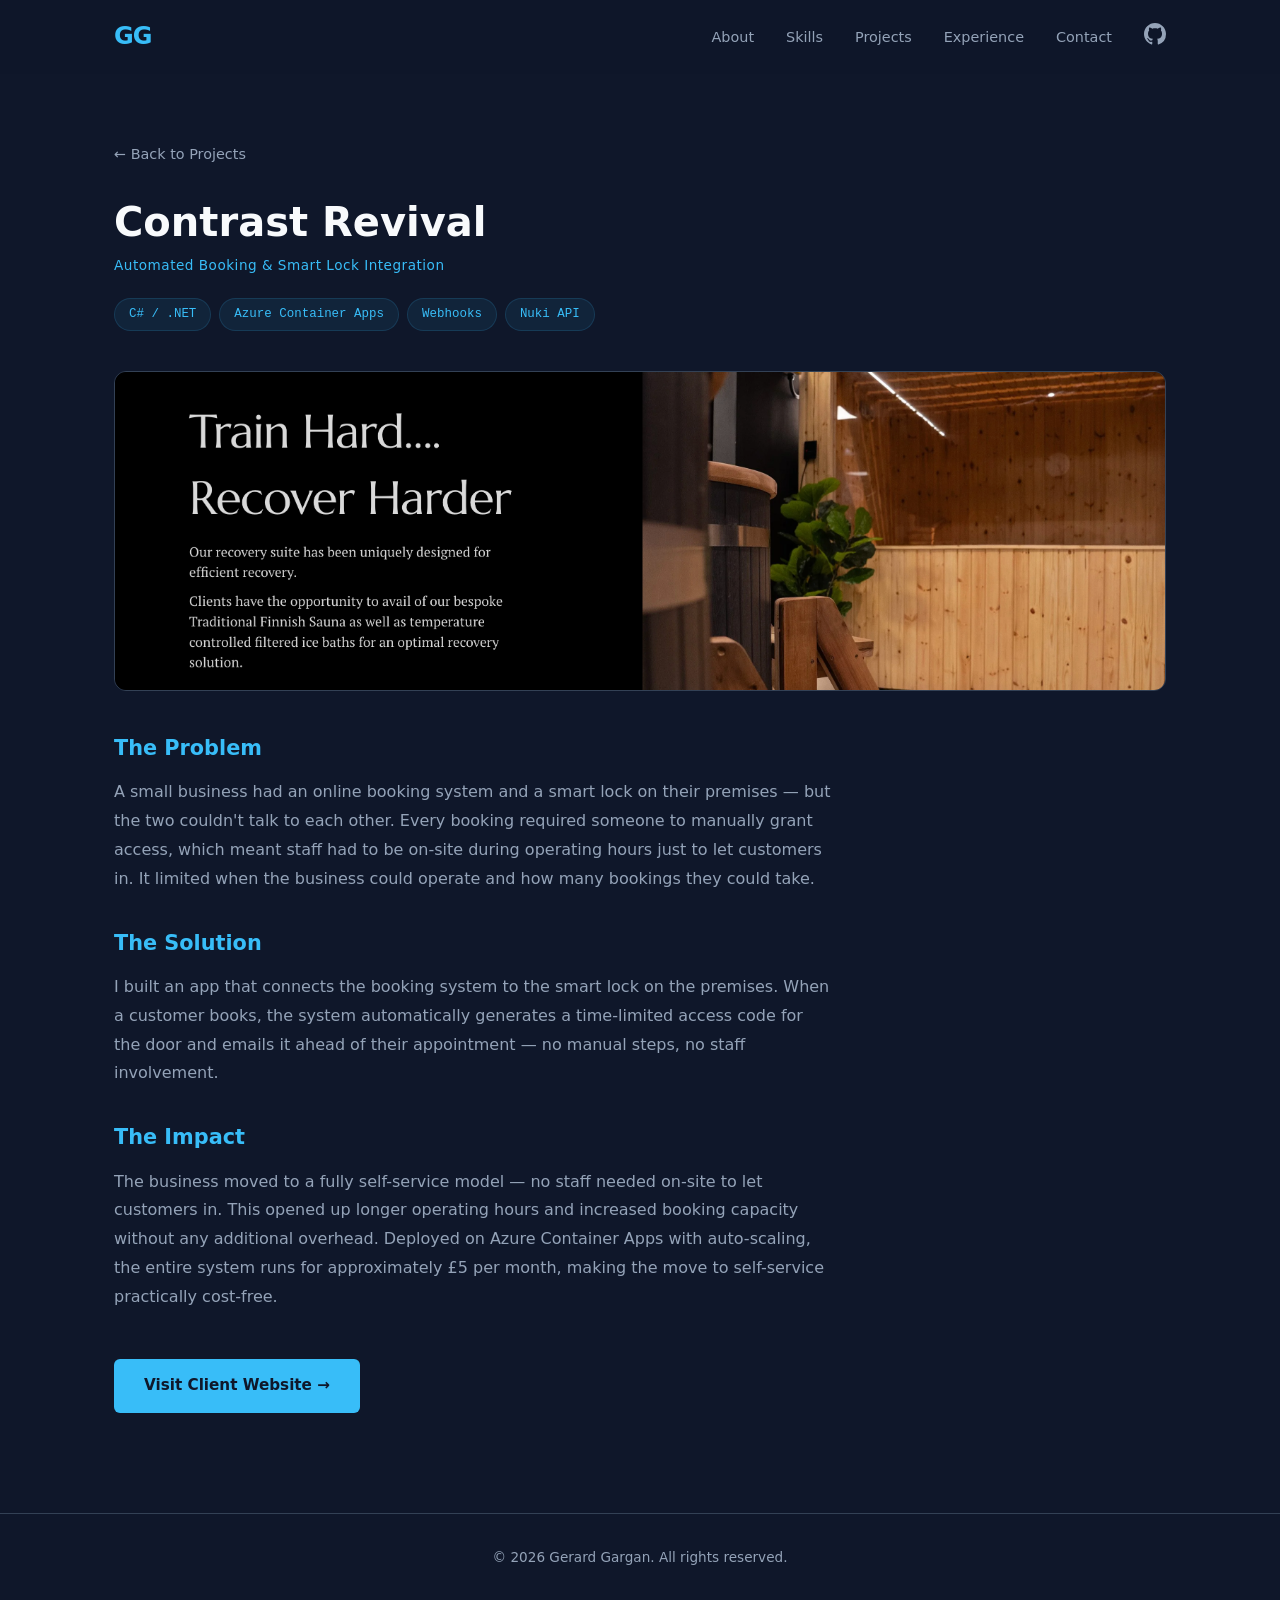
==== projects/contrast-revival.html @ 68949e1d "Update projects" ====
<!doctype html>
<html lang="en">
  <head>
    <meta charset="UTF-8" />
    <meta name="viewport" content="width=device-width, initial-scale=1.0" />
    <title>Contrast Revival | Gerard Gargan</title>
    <meta
      name="description"
      content="Automated booking and smart lock integration for Contrast Revival — a fully self-service operation running for ~£5/month."
    />
    <link rel="icon" href="data:image/svg+xml,<svg xmlns='http://www.w3.org/2000/svg' viewBox='0 0 100 100'><rect rx='16' width='100' height='100' fill='%230f172a'/><text x='50' y='68' font-family='system-ui' font-size='48' font-weight='700' fill='%2338bdf8' text-anchor='middle'>GG</text></svg>" />
    <link rel="stylesheet" href="../styles.css" />
  </head>
  <body>
    <nav class="navbar" id="navbar">
      <div class="container nav-content">
        <a href="../index.html#hero" class="nav-logo">GG</a>
        <button
          class="nav-toggle"
          id="nav-toggle"
          aria-label="Toggle navigation"
        >
          <span></span>
          <span></span>
          <span></span>
        </button>
        <ul class="nav-links" id="nav-links">
          <li><a href="../index.html#about">About</a></li>
          <li><a href="../index.html#skills">Skills</a></li>
          <li><a href="../index.html#projects">Projects</a></li>
          <li><a href="../index.html#experience">Experience</a></li>
          <li><a href="../index.html#contact">Contact</a></li>
          <li>
            <a href="https://github.com/GerardGargan" target="_blank" rel="noopener noreferrer" class="nav-github" aria-label="GitHub">
              <svg width="22" height="22" viewBox="0 0 24 24" fill="currentColor" xmlns="http://www.w3.org/2000/svg">
                <path d="M12 0C5.37 0 0 5.37 0 12c0 5.31 3.435 9.795 8.205 11.385.6.105.825-.255.825-.57 0-.285-.015-1.23-.015-2.235-3.015.555-3.795-.735-4.035-1.41-.135-.345-.72-1.41-1.23-1.695-.42-.225-1.02-.78-.015-.795.945-.015 1.62.87 1.845 1.23 1.08 1.815 2.805 1.305 3.495.99.105-.78.42-1.305.765-1.605-2.67-.3-5.46-1.335-5.46-5.925 0-1.305.465-2.385 1.23-3.225-.12-.3-.54-1.53.12-3.18 0 0 1.005-.315 3.3 1.23.96-.27 1.98-.405 3-.405s2.04.135 3 .405c2.295-1.56 3.3-1.23 3.3-1.23.66 1.65.24 2.88.12 3.18.765.84 1.23 1.905 1.23 3.225 0 4.605-2.805 5.625-5.475 5.925.435.375.81 1.095.81 2.22 0 1.605-.015 2.895-.015 3.3 0 .315.225.69.825.57A12.02 12.02 0 0024 12c0-6.63-5.37-12-12-12z"/>
              </svg>
            </a>
          </li>
        </ul>
      </div>
    </nav>

    <section class="section project-detail">
      <div class="container">
        <a href="../index.html#projects" class="back-link">&larr; Back to Projects</a>

        <div class="project-detail-header">
          <h1>Contrast Revival</h1>
          <p class="project-subtitle">Automated Booking &amp; Smart Lock Integration</p>
          <div class="project-tags">
            <span>C# / .NET</span>
            <span>Azure Container Apps</span>
            <span>Webhooks</span>
            <span>Nuki API</span>
          </div>
        </div>

        <div class="project-detail-image">
          <img
            src="../images/contrast-revival.png"
            alt="Contrast Revival Recovery Suite website"
          />
        </div>

        <div class="project-detail-body">
          <h2>The Problem</h2>
          <p>
            A small business had an online booking system and a smart lock on their premises &mdash; but the two couldn't talk to each other. Every booking required someone to manually grant access, which meant staff had to be on-site during operating hours just to let customers in. It limited when the business could operate and how many bookings they could take.
          </p>

          <h2>The Solution</h2>
          <p>
            I built an app that connects the booking system to the smart lock on the premises. When a customer books, the system automatically generates a time-limited access code for the door and emails it ahead of their appointment &mdash; no manual steps, no staff involvement.
          </p>

          <h2>The Impact</h2>
          <p>
            The business moved to a fully self-service model &mdash; no staff needed on-site to let customers in. This opened up longer operating hours and increased booking capacity without any additional overhead. Deployed on Azure Container Apps with auto-scaling, the entire system runs for approximately &pound;5 per month, making the move to self-service practically cost-free.
          </p>
        </div>

        <div class="project-detail-links">
          <a
            href="https://www.contrast-revival.com/"
            class="btn btn-primary"
            target="_blank"
            rel="noopener noreferrer"
          >Visit Client Website &rarr;</a>
        </div>
      </div>
    </section>

    <footer class="footer">
      <div class="container">
        <p>&copy; 2026 Gerard Gargan. All rights reserved.</p>
      </div>
    </footer>

    <script src="../script.js"></script>
  </body>
</html>
---- styles.css ----
*,
*::before,
*::after {
    margin: 0;
    padding: 0;
    box-sizing: border-box;
}

:root {
    --color-bg: #0f172a;
    --color-bg-alt: #1e293b;
    --color-text: #e2e8f0;
    --color-text-muted: #94a3b8;
    --color-primary: #38bdf8;
    --color-primary-hover: #7dd3fc;
    --color-accent: #818cf8;
    --color-border: #334155;
    --color-card: #1e293b;
    --font-sans: 'Segoe UI', system-ui, -apple-system, sans-serif;
    --font-mono: 'SF Mono', 'Fira Code', monospace;
    --max-width: 1100px;
}

html {
    scroll-behavior: smooth;
    scroll-padding-top: 80px;
}

body {
    font-family: var(--font-sans);
    background-color: var(--color-bg);
    color: var(--color-text);
    line-height: 1.7;
    font-size: 16px;
}

.container {
    max-width: var(--max-width);
    margin: 0 auto;
    padding: 0 24px;
}

a {
    color: var(--color-primary);
    text-decoration: none;
    transition: color 0.2s;
}

a:hover {
    color: var(--color-primary-hover);
}

/* Navbar */
.navbar {
    position: fixed;
    top: 0;
    left: 0;
    right: 0;
    z-index: 100;
    padding: 16px 0;
    background-color: rgba(15, 23, 42, 0.85);
    backdrop-filter: blur(12px);
    border-bottom: 1px solid transparent;
    transition: border-color 0.3s, padding 0.3s;
}

.navbar.scrolled {
    padding: 10px 0;
    border-bottom-color: var(--color-border);
}

.nav-content {
    display: flex;
    align-items: center;
    justify-content: space-between;
}

.nav-logo {
    font-size: 1.5rem;
    font-weight: 700;
    color: var(--color-primary);
    letter-spacing: -1px;
}

.nav-logo:hover {
    color: var(--color-primary-hover);
}

.nav-links {
    display: flex;
    list-style: none;
    gap: 32px;
}

.nav-links a {
    color: var(--color-text-muted);
    font-size: 0.9rem;
    font-weight: 500;
    transition: color 0.2s;
}

.nav-links a:hover {
    color: var(--color-primary);
}

.nav-github {
    display: flex;
    align-items: center;
}

.nav-toggle {
    display: none;
    flex-direction: column;
    gap: 5px;
    background: none;
    border: none;
    cursor: pointer;
    padding: 4px;
}

.nav-toggle span {
    width: 24px;
    height: 2px;
    background: var(--color-text);
    border-radius: 2px;
    transition: transform 0.3s, opacity 0.3s;
}

/* Hero */
.hero {
    min-height: 100vh;
    display: flex;
    align-items: center;
    padding: 120px 0 80px;
    position: relative;
    overflow: hidden;
}

.hero::before {
    content: '';
    position: absolute;
    top: 20%;
    left: -10%;
    width: 600px;
    height: 600px;
    background: radial-gradient(circle, rgba(56, 189, 248, 0.08) 0%, transparent 70%);
    pointer-events: none;
}

.hero::after {
    content: '';
    position: absolute;
    bottom: 10%;
    right: -5%;
    width: 400px;
    height: 400px;
    background: radial-gradient(circle, rgba(129, 140, 248, 0.06) 0%, transparent 70%);
    pointer-events: none;
}

.hero-content {
    max-width: 700px;
}

.hero-greeting {
    font-family: var(--font-mono);
    font-size: 1rem;
    color: var(--color-primary);
    margin-bottom: 16px;
}

.hero-name {
    font-size: clamp(2.5rem, 6vw, 4rem);
    font-weight: 800;
    line-height: 1.1;
    margin-bottom: 8px;
    color: #f8fafc;
}

.hero-title {
    font-size: clamp(1.5rem, 4vw, 2.5rem);
    font-weight: 700;
    color: var(--color-text-muted);
    margin-bottom: 24px;
    line-height: 1.2;
}

.hero-description {
    font-size: 1.1rem;
    color: var(--color-text-muted);
    max-width: 540px;
    margin-bottom: 40px;
    line-height: 1.8;
}

.hero-cta {
    display: flex;
    gap: 16px;
    flex-wrap: wrap;
}

/* Buttons */
.btn {
    display: inline-block;
    padding: 12px 28px;
    border-radius: 6px;
    font-size: 0.95rem;
    font-weight: 600;
    cursor: pointer;
    transition: all 0.2s;
    border: 2px solid transparent;
}

.btn-primary {
    background-color: var(--color-primary);
    color: var(--color-bg);
}

.btn-primary:hover {
    background-color: var(--color-primary-hover);
    color: var(--color-bg);
    box-shadow: 0 4px 20px rgba(56, 189, 248, 0.3);
}

.btn-outline {
    border-color: var(--color-primary);
    color: var(--color-primary);
    background: transparent;
}

.btn-outline:hover {
    background-color: rgba(56, 189, 248, 0.1);
    color: var(--color-primary-hover);
    border-color: var(--color-primary-hover);
}

/* Sections */
.section {
    padding: 100px 0;
}

.section-alt {
    background-color: var(--color-bg-alt);
}

.section-title {
    font-size: 2rem;
    font-weight: 700;
    margin-bottom: 48px;
    color: #f8fafc;
    position: relative;
    display: inline-block;
}

.section-title::after {
    content: '';
    position: absolute;
    bottom: -8px;
    left: 0;
    width: 60px;
    height: 3px;
    background: var(--color-primary);
    border-radius: 2px;
}

.section-subtitle {
    color: var(--color-text-muted);
    font-size: 1.05rem;
    max-width: 600px;
    margin-bottom: 40px;
    line-height: 1.7;
}

/* About */
.about-text p {
    color: var(--color-text-muted);
    margin-bottom: 16px;
    max-width: 640px;
}

.about-hook {
    font-size: 1.25rem;
    color: #f1f5f9 !important;
    line-height: 1.6;
    margin-bottom: 24px !important;
}

/* Skills */
.skills-grid {
    display: grid;
    grid-template-columns: repeat(3, 1fr);
    gap: 24px;
}

.skill-category {
    --skill-color: var(--color-primary);
    --skill-rgb: 56, 189, 248;
    background: linear-gradient(145deg, var(--color-card) 0%, rgba(15, 23, 42, 0.8) 100%);
    border: 1px solid var(--color-border);
    border-radius: 16px;
    padding: 36px 32px;
    position: relative;
    overflow: hidden;
    transition: transform 0.3s, border-color 0.3s, box-shadow 0.3s;
}

.skill-category:nth-child(2) {
    --skill-color: var(--color-accent);
    --skill-rgb: 129, 140, 248;
}

.skill-category:nth-child(3) {
    --skill-color: #2dd4bf;
    --skill-rgb: 45, 212, 191;
}

.skill-category::before {
    content: '';
    position: absolute;
    top: 0;
    left: 0;
    right: 0;
    height: 3px;
    background: var(--skill-color);
    opacity: 0;
    transition: opacity 0.3s;
}

.skill-category:hover {
    transform: translateY(-4px);
    border-color: rgba(var(--skill-rgb), 0.3);
    box-shadow: 0 16px 40px rgba(0, 0, 0, 0.25), 0 0 20px rgba(var(--skill-rgb), 0.08);
}

.skill-category:hover::before {
    opacity: 1;
}

.skill-icon-wrap {
    width: 48px;
    height: 48px;
    background: rgba(var(--skill-rgb), 0.1);
    border-radius: 12px;
    display: flex;
    align-items: center;
    justify-content: center;
    margin-bottom: 20px;
    color: var(--skill-color);
    transition: background 0.3s;
}

.skill-category:hover .skill-icon-wrap {
    background: rgba(var(--skill-rgb), 0.18);
}

.skill-category h3 {
    font-size: 0.85rem;
    color: #f1f5f9;
    margin-bottom: 24px;
    font-weight: 600;
    text-transform: uppercase;
    letter-spacing: 2px;
}

.skill-list {
    list-style: none;
}

.skill-list li {
    color: var(--color-text-muted);
    padding: 10px 0;
    font-size: 0.95rem;
    border-bottom: 1px solid rgba(51, 65, 85, 0.3);
    transition: color 0.2s, padding-left 0.2s;
}

.skill-list li:last-child {
    border-bottom: none;
}

.skill-list li:hover {
    color: var(--skill-color);
    padding-left: 4px;
}

/* Projects */
.projects-grid {
    display: grid;
    grid-template-columns: 1fr;
    gap: 32px;
}

.project-card {
    background: var(--color-card);
    border: 1px solid var(--color-border);
    border-radius: 12px;
    padding: 0;
    transition: transform 0.3s, border-color 0.3s, box-shadow 0.3s;
    overflow: hidden;
    display: grid;
    grid-template-columns: 1fr;
    position: relative;
}

.project-card::before {
    content: '';
    position: absolute;
    top: 0;
    left: 0;
    right: 0;
    height: 4px;
    background: linear-gradient(90deg, var(--color-primary), var(--color-accent));
    opacity: 0;
    transition: opacity 0.3s;
}

.project-card:hover {
    transform: translateY(-6px);
    border-color: var(--color-primary);
    box-shadow: 0 20px 40px rgba(0, 0, 0, 0.3), 0 0 0 1px rgba(56, 189, 248, 0.1);
}

.project-card:hover::before {
    opacity: 1;
}

/* Featured project (first card) */
.project-card.featured {
    grid-template-columns: 1fr;
    border-color: rgba(56, 189, 248, 0.2);
    background: linear-gradient(135deg, var(--color-card) 0%, rgba(56, 189, 248, 0.03) 100%);
}

.project-card.featured::before {
    opacity: 1;
}

.project-card.featured .project-highlight {
    overflow: hidden;
    border-bottom: 1px solid var(--color-border);
    max-height: 300px;
}

.project-highlight-img {
    width: 100%;
    height: 100%;
    object-fit: cover;
    object-position: top left;
}

.project-highlight-label {
    font-family: var(--font-mono);
    font-size: 0.75rem;
    text-transform: uppercase;
    letter-spacing: 2px;
    color: var(--color-primary);
    background: rgba(56, 189, 248, 0.1);
    padding: 4px 14px;
    border-radius: 20px;
}

.project-highlight-icon {
    font-size: 3rem;
    line-height: 1;
}

.project-highlight-stat {
    font-family: var(--font-mono);
    font-size: 0.85rem;
    color: var(--color-text-muted);
}

.project-highlight-stat strong {
    color: var(--color-primary);
    font-size: 1.4rem;
    display: block;
    margin-bottom: 2px;
}

.project-info {
    padding: 36px;
}

.project-card:not(.featured) .project-info {
    padding: 32px 36px;
}

.project-subtitle {
    font-size: 0.85rem;
    color: var(--color-primary);
    margin-bottom: 12px;
    font-weight: 500;
    letter-spacing: 0.5px;
}

.project-info h3 {
    font-size: 1.3rem;
    color: #f8fafc;
    margin-bottom: 14px;
    line-height: 1.3;
}

.project-card.featured .project-info h3 {
    font-size: 1.5rem;
}

.project-info p {
    color: var(--color-text-muted);
    font-size: 0.95rem;
    margin-bottom: 20px;
    line-height: 1.8;
}

.project-story {
    margin-bottom: 12px;
}

.project-story:last-of-type {
    margin-bottom: 24px;
}

.project-story strong {
    color: var(--color-primary);
    font-weight: 600;
}

.project-tags {
    display: flex;
    flex-wrap: wrap;
    gap: 8px;
    margin-bottom: 24px;
}

.project-tags span {
    font-family: var(--font-mono);
    font-size: 0.78rem;
    color: var(--color-primary);
    background: rgba(56, 189, 248, 0.08);
    padding: 5px 14px;
    border-radius: 20px;
    border: 1px solid rgba(56, 189, 248, 0.15);
    transition: background 0.2s, border-color 0.2s;
}

.project-card:hover .project-tags span {
    background: rgba(56, 189, 248, 0.12);
    border-color: rgba(56, 189, 248, 0.25);
}

.project-links {
    display: flex;
    gap: 20px;
    padding-top: 4px;
}

.project-link {
    font-size: 0.9rem;
    font-weight: 600;
    display: inline-flex;
    align-items: center;
    gap: 4px;
    transition: gap 0.2s, color 0.2s;
}

.project-link:hover {
    gap: 8px;
}

/* Secondary project cards — subtle top accent */
.projects-secondary .project-card::before {
    opacity: 0.5;
}

/* Side-by-side layout for non-featured cards */
.projects-secondary {
    display: grid;
    grid-template-columns: repeat(2, 1fr);
    gap: 32px;
}

/* Experience / Timeline */
.timeline {
    position: relative;
    padding-left: 32px;
}

.timeline::before {
    content: '';
    position: absolute;
    left: 7px;
    top: 8px;
    bottom: 8px;
    width: 2px;
    background: var(--color-border);
}

.timeline-item {
    position: relative;
    margin-bottom: 40px;
}

.timeline-item:last-child {
    margin-bottom: 0;
}

.timeline-marker {
    position: absolute;
    left: -32px;
    top: 8px;
    width: 16px;
    height: 16px;
    border-radius: 50%;
    background: var(--color-bg-alt);
    border: 2px solid var(--color-primary);
}

.timeline-content h3 {
    font-size: 1.15rem;
    color: #f8fafc;
    margin-bottom: 4px;
}

.timeline-company {
    color: var(--color-primary);
    font-weight: 500;
    margin-bottom: 4px;
}

.timeline-date {
    font-family: var(--font-mono);
    font-size: 0.85rem;
    color: var(--color-text-muted);
    margin-bottom: 12px;
}

.timeline-content > p:last-child {
    color: var(--color-text-muted);
    font-size: 0.95rem;
}

/* Education */
.education {
    margin-top: 48px;
    padding-top: 32px;
    border-top: 1px solid var(--color-border);
}

.education-title {
    font-size: 1.3rem;
    margin-bottom: 16px;
    color: var(--color-text);
}

.education-item h4 {
    font-size: 1.05rem;
    color: var(--color-primary);
    margin-bottom: 4px;
}

.education-item p {
    color: var(--color-text-muted);
    font-size: 0.95rem;
}

/* Contact */
.contact-content {
    max-width: 600px;
}

.contact-text {
    color: var(--color-text-muted);
    font-size: 1.1rem;
    margin-bottom: 32px;
}

.contact-form {
    display: flex;
    flex-direction: column;
    gap: 20px;
    margin-bottom: 32px;
}

.form-group {
    display: flex;
    flex-direction: column;
    gap: 6px;
}

.form-group label {
    font-size: 0.9rem;
    font-weight: 500;
    color: var(--color-text);
}

.form-group input,
.form-group textarea {
    padding: 12px 16px;
    background: var(--color-bg);
    border: 1px solid var(--color-border);
    border-radius: 8px;
    color: var(--color-text);
    font-family: var(--font-sans);
    font-size: 0.95rem;
    transition: border-color 0.2s, box-shadow 0.2s;
    resize: vertical;
}

.form-group input:focus,
.form-group textarea:focus {
    outline: none;
    border-color: var(--color-primary);
    box-shadow: 0 0 0 3px rgba(56, 189, 248, 0.1);
}

.contact-links {
    display: flex;
    gap: 24px;
}

.contact-links a {
    color: var(--color-text-muted);
    font-weight: 500;
    font-size: 0.95rem;
}

.contact-links a:hover {
    color: var(--color-primary);
}

/* Project Detail Pages */
.project-detail {
    padding-top: 140px;
}

.back-link {
    display: inline-block;
    color: var(--color-text-muted);
    font-size: 0.9rem;
    font-weight: 500;
    margin-bottom: 32px;
    transition: color 0.2s, gap 0.2s;
}

.back-link:hover {
    color: var(--color-primary);
}

.project-detail-header {
    margin-bottom: 40px;
}

.project-detail-header h1 {
    font-size: clamp(1.8rem, 4vw, 2.5rem);
    font-weight: 700;
    color: #f8fafc;
    margin-bottom: 8px;
    line-height: 1.2;
}

.project-detail-header .project-subtitle {
    margin-bottom: 20px;
}

.project-detail-image {
    margin-bottom: 40px;
    border-radius: 12px;
    overflow: hidden;
    border: 1px solid var(--color-border);
}

.project-detail-image img {
    width: 100%;
    display: block;
}

.project-detail-body {
    max-width: 720px;
    margin-bottom: 40px;
}

.project-detail-body h2 {
    font-size: 1.3rem;
    color: var(--color-primary);
    margin-bottom: 12px;
    margin-top: 32px;
    font-weight: 600;
}

.project-detail-body h2:first-child {
    margin-top: 0;
}

.project-detail-body p {
    color: var(--color-text-muted);
    font-size: 1rem;
    line-height: 1.8;
    margin-bottom: 16px;
}

.project-detail-links {
    padding-top: 8px;
}

/* Footer */
.footer {
    padding: 32px 0;
    border-top: 1px solid var(--color-border);
    text-align: center;
}

.footer p {
    font-size: 0.85rem;
    color: var(--color-text-muted);
}

/* Mobile */
@media (max-width: 768px) {
    .nav-toggle {
        display: flex;
    }

    .nav-links {
        display: none;
        position: absolute;
        top: 100%;
        left: 0;
        right: 0;
        flex-direction: column;
        background: rgba(15, 23, 42, 0.95);
        backdrop-filter: blur(12px);
        padding: 24px;
        gap: 16px;
        border-bottom: 1px solid var(--color-border);
    }

    .nav-links.active {
        display: flex;
    }

    .hero {
        min-height: auto;
        padding: 140px 0 80px;
    }

    .section {
        padding: 70px 0;
    }

    .skills-grid {
        grid-template-columns: 1fr;
    }

    .skill-category {
        border-right: none;
    }

    .projects-grid {
        grid-template-columns: 1fr;
    }

    .project-card.featured {
        grid-template-columns: 1fr;
    }


    .project-card.featured .project-highlight {
        max-height: 200px;
    }

    .projects-secondary {
        grid-template-columns: 1fr;
    }

    .project-info {
        padding: 28px 24px;
    }

    .project-card:not(.featured) .project-info {
        padding: 28px 24px;
    }

    .hero-content {
        text-align: center;
    }

    .hero-description {
        margin-left: auto;
        margin-right: auto;
    }

    .hero-cta {
        flex-direction: column;
        align-items: center;
    }

    .btn {
        text-align: center;
    }

    .section-title {
        display: block;
        text-align: center;
    }

    .section-title::after {
        left: 50%;
        transform: translateX(-50%);
    }

    .section-subtitle {
        text-align: center;
        margin-left: auto;
        margin-right: auto;
    }

    .about-text p {
        text-align: center;
        margin-left: auto;
        margin-right: auto;
    }

    .contact-content {
        text-align: center;
        margin-left: auto;
        margin-right: auto;
    }

    .contact-form {
        text-align: left;
    }

    .contact-links {
        justify-content: center;
    }
}

/* Fade-in animation */
.fade-in {
    opacity: 0;
    transform: translateY(20px);
    transition: opacity 0.6s ease, transform 0.6s ease;
}

.fade-in.visible {
    opacity: 1;
    transform: translateY(0);
}

/* Focus-visible states for accessibility */
a:focus-visible,
button:focus-visible,
input:focus-visible,
textarea:focus-visible {
    outline: none;
    box-shadow: 0 0 0 2px var(--color-bg), 0 0 0 4px var(--color-primary);
    border-radius: 4px;
}

input:focus-visible,
textarea:focus-visible {
    box-shadow: 0 0 0 3px rgba(56, 189, 248, 0.15);
}

/* Reduced motion */
@media (prefers-reduced-motion: reduce) {
    *, *::before, *::after {
        animation-duration: 0.01ms !important;
        animation-iteration-count: 1 !important;
        transition-duration: 0.01ms !important;
    }

    html {
        scroll-behavior: auto;
    }

    .fade-in {
        opacity: 1;
        transform: none;
    }
}
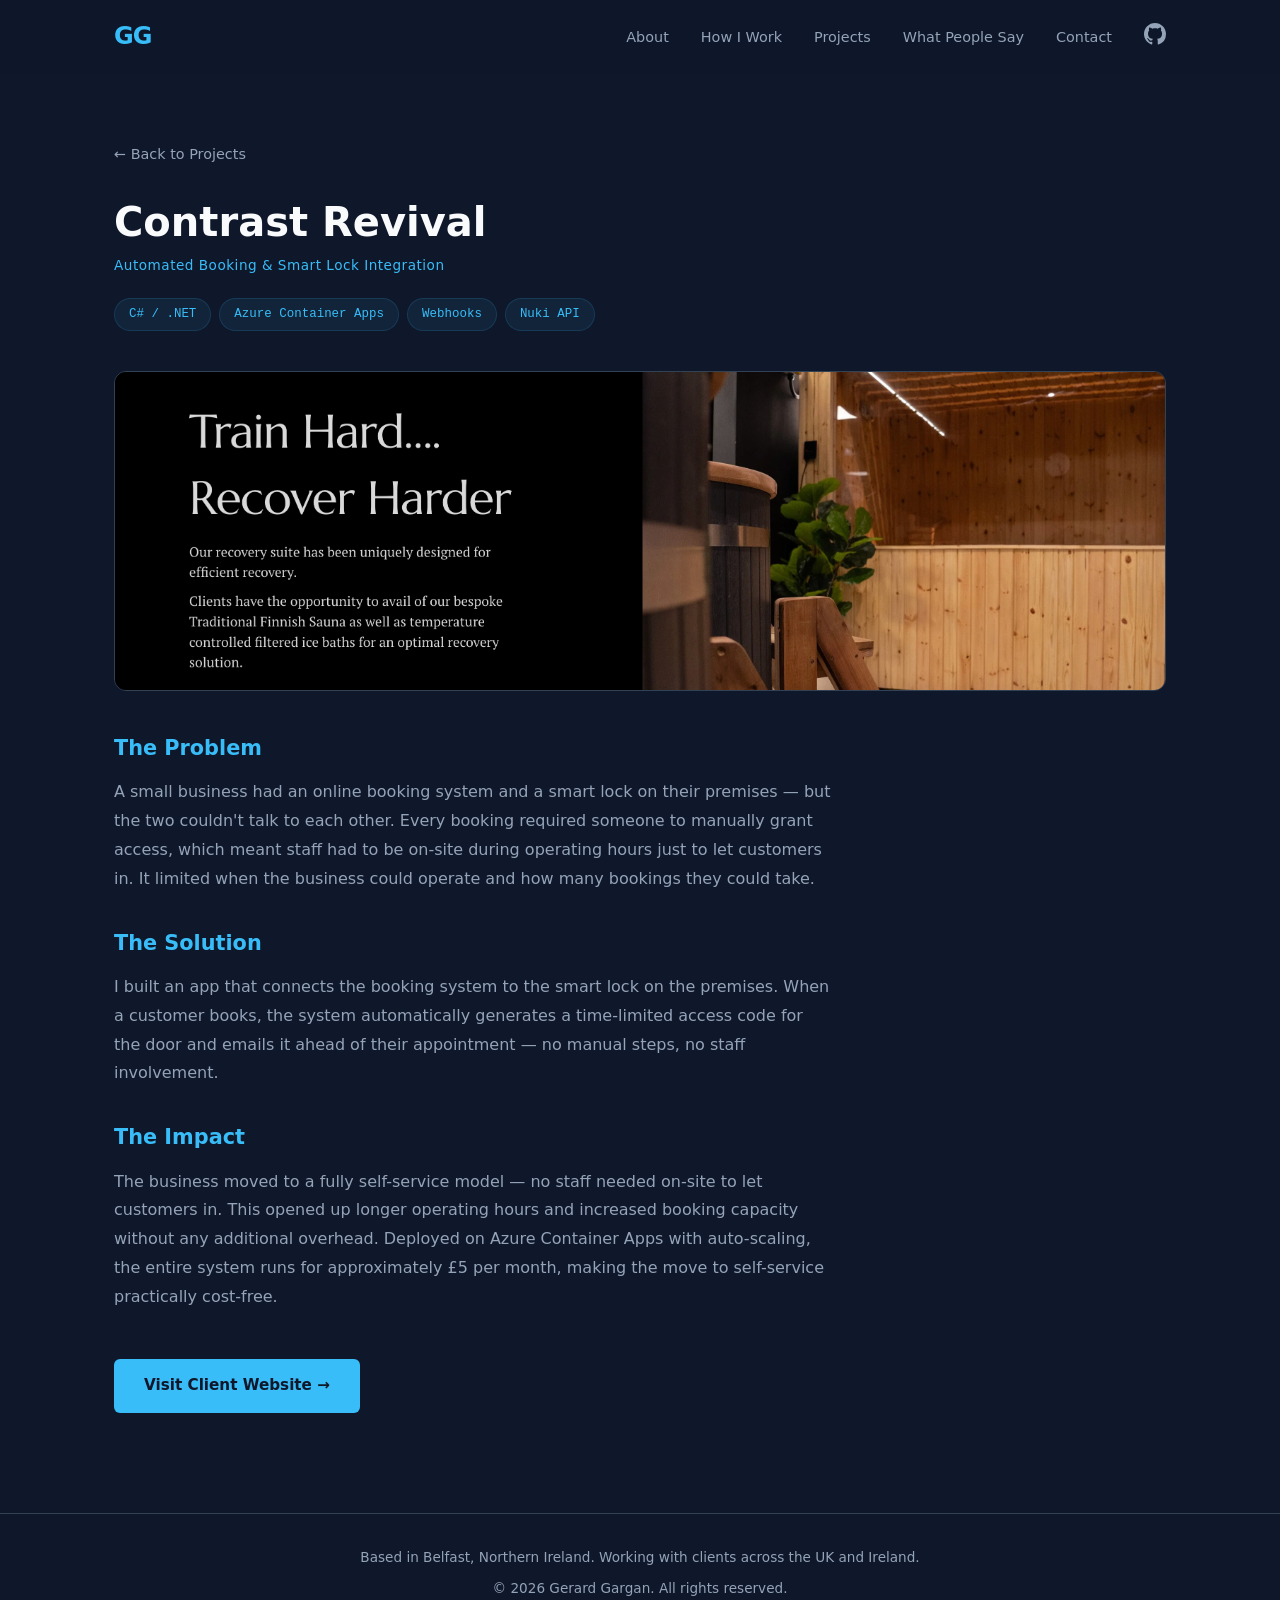
==== commit 9e8d2a86: "Restructure and rewrite" ====
--- a/projects/contrast-revival.html
+++ b/projects/contrast-revival.html
@@ -8,8 +8,24 @@
       name="description"
       content="Automated booking and smart lock integration for Contrast Revival — a fully self-service operation running for ~£5/month."
     />
-    <link rel="icon" href="data:image/svg+xml,<svg xmlns='http://www.w3.org/2000/svg' viewBox='0 0 100 100'><rect rx='16' width='100' height='100' fill='%230f172a'/><text x='50' y='68' font-family='system-ui' font-size='48' font-weight='700' fill='%2338bdf8' text-anchor='middle'>GG</text></svg>" />
+    <link
+      rel="icon"
+      href="data:image/svg+xml,<svg xmlns='http://www.w3.org/2000/svg' viewBox='0 0 100 100'><rect rx='16' width='100' height='100' fill='%230f172a'/><text x='50' y='68' font-family='system-ui' font-size='48' font-weight='700' fill='%2338bdf8' text-anchor='middle'>GG</text></svg>"
+    />
     <link rel="stylesheet" href="../styles.css" />
+    <script
+      async
+      src="https://www.googletagmanager.com/gtag/js?id=G-0M7Z0N829Z"
+    ></script>
+    <script>
+      window.dataLayer = window.dataLayer || [];
+      function gtag() {
+        dataLayer.push(arguments);
+      }
+      gtag("js", new Date());
+
+      gtag("config", "G-0M7Z0N829Z");
+    </script>
   </head>
   <body>
     <nav class="navbar" id="navbar">
@@ -26,14 +42,28 @@
         </button>
         <ul class="nav-links" id="nav-links">
           <li><a href="../index.html#about">About</a></li>
-          <li><a href="../index.html#skills">Skills</a></li>
+          <li><a href="../index.html#how-i-work">How I Work</a></li>
           <li><a href="../index.html#projects">Projects</a></li>
-          <li><a href="../index.html#experience">Experience</a></li>
+          <li><a href="../index.html#testimonials">What People Say</a></li>
           <li><a href="../index.html#contact">Contact</a></li>
           <li>
-            <a href="https://github.com/GerardGargan" target="_blank" rel="noopener noreferrer" class="nav-github" aria-label="GitHub">
-              <svg width="22" height="22" viewBox="0 0 24 24" fill="currentColor" xmlns="http://www.w3.org/2000/svg">
-                <path d="M12 0C5.37 0 0 5.37 0 12c0 5.31 3.435 9.795 8.205 11.385.6.105.825-.255.825-.57 0-.285-.015-1.23-.015-2.235-3.015.555-3.795-.735-4.035-1.41-.135-.345-.72-1.41-1.23-1.695-.42-.225-1.02-.78-.015-.795.945-.015 1.62.87 1.845 1.23 1.08 1.815 2.805 1.305 3.495.99.105-.78.42-1.305.765-1.605-2.67-.3-5.46-1.335-5.46-5.925 0-1.305.465-2.385 1.23-3.225-.12-.3-.54-1.53.12-3.18 0 0 1.005-.315 3.3 1.23.96-.27 1.98-.405 3-.405s2.04.135 3 .405c2.295-1.56 3.3-1.23 3.3-1.23.66 1.65.24 2.88.12 3.18.765.84 1.23 1.905 1.23 3.225 0 4.605-2.805 5.625-5.475 5.925.435.375.81 1.095.81 2.22 0 1.605-.015 2.895-.015 3.3 0 .315.225.69.825.57A12.02 12.02 0 0024 12c0-6.63-5.37-12-12-12z"/>
+            <a
+              href="https://github.com/GerardGargan"
+              target="_blank"
+              rel="noopener noreferrer"
+              class="nav-github"
+              aria-label="GitHub"
+            >
+              <svg
+                width="22"
+                height="22"
+                viewBox="0 0 24 24"
+                fill="currentColor"
+                xmlns="http://www.w3.org/2000/svg"
+              >
+                <path
+                  d="M12 0C5.37 0 0 5.37 0 12c0 5.31 3.435 9.795 8.205 11.385.6.105.825-.255.825-.57 0-.285-.015-1.23-.015-2.235-3.015.555-3.795-.735-4.035-1.41-.135-.345-.72-1.41-1.23-1.695-.42-.225-1.02-.78-.015-.795.945-.015 1.62.87 1.845 1.23 1.08 1.815 2.805 1.305 3.495.99.105-.78.42-1.305.765-1.605-2.67-.3-5.46-1.335-5.46-5.925 0-1.305.465-2.385 1.23-3.225-.12-.3-.54-1.53.12-3.18 0 0 1.005-.315 3.3 1.23.96-.27 1.98-.405 3-.405s2.04.135 3 .405c2.295-1.56 3.3-1.23 3.3-1.23.66 1.65.24 2.88.12 3.18.765.84 1.23 1.905 1.23 3.225 0 4.605-2.805 5.625-5.475 5.925.435.375.81 1.095.81 2.22 0 1.605-.015 2.895-.015 3.3 0 .315.225.69.825.57A12.02 12.02 0 0024 12c0-6.63-5.37-12-12-12z"
+                />
               </svg>
             </a>
           </li>
@@ -43,11 +73,15 @@
 
     <section class="section project-detail">
       <div class="container">
-        <a href="../index.html#projects" class="back-link">&larr; Back to Projects</a>
+        <a href="../index.html#projects" class="back-link"
+          >&larr; Back to Projects</a
+        >
 
         <div class="project-detail-header">
           <h1>Contrast Revival</h1>
-          <p class="project-subtitle">Automated Booking &amp; Smart Lock Integration</p>
+          <p class="project-subtitle">
+            Automated Booking &amp; Smart Lock Integration
+          </p>
           <div class="project-tags">
             <span>C# / .NET</span>
             <span>Azure Container Apps</span>
@@ -66,17 +100,31 @@
         <div class="project-detail-body">
           <h2>The Problem</h2>
           <p>
-            A small business had an online booking system and a smart lock on their premises &mdash; but the two couldn't talk to each other. Every booking required someone to manually grant access, which meant staff had to be on-site during operating hours just to let customers in. It limited when the business could operate and how many bookings they could take.
+            A small business had an online booking system and a smart lock on
+            their premises &mdash; but the two couldn't talk to each other.
+            Every booking required someone to manually grant access, which meant
+            staff had to be on-site during operating hours just to let customers
+            in. It limited when the business could operate and how many bookings
+            they could take.
           </p>
 
           <h2>The Solution</h2>
           <p>
-            I built an app that connects the booking system to the smart lock on the premises. When a customer books, the system automatically generates a time-limited access code for the door and emails it ahead of their appointment &mdash; no manual steps, no staff involvement.
+            I built an app that connects the booking system to the smart lock on
+            the premises. When a customer books, the system automatically
+            generates a time-limited access code for the door and emails it
+            ahead of their appointment &mdash; no manual steps, no staff
+            involvement.
           </p>
 
           <h2>The Impact</h2>
           <p>
-            The business moved to a fully self-service model &mdash; no staff needed on-site to let customers in. This opened up longer operating hours and increased booking capacity without any additional overhead. Deployed on Azure Container Apps with auto-scaling, the entire system runs for approximately &pound;5 per month, making the move to self-service practically cost-free.
+            The business moved to a fully self-service model &mdash; no staff
+            needed on-site to let customers in. This opened up longer operating
+            hours and increased booking capacity without any additional
+            overhead. Deployed on Azure Container Apps with auto-scaling, the
+            entire system runs for approximately &pound;5 per month, making the
+            move to self-service practically cost-free.
           </p>
         </div>
 
@@ -86,13 +134,15 @@
             class="btn btn-primary"
             target="_blank"
             rel="noopener noreferrer"
-          >Visit Client Website &rarr;</a>
+            >Visit Client Website &rarr;</a
+          >
         </div>
       </div>
     </section>
 
     <footer class="footer">
       <div class="container">
+        <p class="footer-location">Based in Belfast, Northern Ireland. Working with clients across the UK and Ireland.</p>
         <p>&copy; 2026 Gerard Gargan. All rights reserved.</p>
       </div>
     </footer>
--- a/styles.css
+++ b/styles.css
@@ -193,6 +193,15 @@
     line-height: 1.8;
 }
 
+.hero-credibility {
+    font-size: 0.95rem;
+    color: var(--color-text-muted);
+    max-width: 540px;
+    margin-bottom: 40px;
+    line-height: 1.7;
+    font-style: italic;
+}
+
 .hero-cta {
     display: flex;
     gap: 16px;
@@ -383,6 +392,122 @@
     padding-left: 4px;
 }
 
+/* Services */
+.services-grid {
+    display: grid;
+    grid-template-columns: repeat(2, 1fr);
+    gap: 24px;
+}
+
+.service-card {
+    background: linear-gradient(145deg, var(--color-card) 0%, rgba(15, 23, 42, 0.8) 100%);
+    border: 1px solid var(--color-border);
+    border-radius: 16px;
+    padding: 32px 28px;
+    transition: transform 0.3s, border-color 0.3s;
+}
+
+.service-card:hover {
+    transform: translateY(-4px);
+    border-color: rgba(56, 189, 248, 0.3);
+}
+
+.service-card h3 {
+    font-size: 1.15rem;
+    color: #f1f5f9;
+    margin-bottom: 12px;
+    font-weight: 600;
+}
+
+.service-card p {
+    color: var(--color-text-muted);
+    font-size: 0.95rem;
+    line-height: 1.7;
+}
+
+/* How I Work */
+.how-i-work-grid {
+    display: grid;
+    grid-template-columns: repeat(3, 1fr);
+    gap: 32px;
+}
+
+.how-i-work-step {
+    background: linear-gradient(145deg, var(--color-card) 0%, rgba(15, 23, 42, 0.8) 100%);
+    border: 1px solid var(--color-border);
+    border-radius: 16px;
+    padding: 36px 32px;
+    transition: transform 0.3s, border-color 0.3s;
+}
+
+.how-i-work-step:hover {
+    transform: translateY(-4px);
+    border-color: rgba(56, 189, 248, 0.3);
+}
+
+.step-number {
+    display: inline-flex;
+    align-items: center;
+    justify-content: center;
+    width: 40px;
+    height: 40px;
+    border-radius: 50%;
+    background: rgba(56, 189, 248, 0.1);
+    color: var(--color-primary);
+    font-weight: 700;
+    font-size: 1.1rem;
+    margin-bottom: 20px;
+}
+
+.how-i-work-step h3 {
+    font-size: 1.15rem;
+    color: #f1f5f9;
+    margin-bottom: 12px;
+    font-weight: 600;
+}
+
+.how-i-work-step p {
+    color: var(--color-text-muted);
+    font-size: 0.95rem;
+    line-height: 1.7;
+}
+
+/* Project Result Callout */
+.project-result {
+    font-family: var(--font-mono);
+    font-size: 0.85rem !important;
+    color: var(--color-primary) !important;
+    background: rgba(56, 189, 248, 0.08);
+    padding: 8px 16px;
+    border-radius: 8px;
+    border-left: 3px solid var(--color-primary);
+    margin-bottom: 20px !important;
+    font-weight: 500;
+}
+
+/* About Tools Line */
+.about-tools {
+    font-size: 0.9rem !important;
+    color: var(--color-text-muted);
+    font-style: italic;
+    margin-top: 8px;
+}
+
+/* Contact Reassurance */
+.contact-reassurance {
+    color: var(--color-text-muted);
+    font-size: 0.9rem;
+    margin-bottom: 16px;
+    font-style: italic;
+}
+
+/* Footer Location */
+.footer-location {
+    font-size: 0.9rem;
+    color: var(--color-text-muted);
+    margin-bottom: 8px;
+}
+
 /* Projects */
 .projects-grid {
     display: grid;
@@ -578,6 +703,64 @@
     gap: 32px;
 }
 
+/* Testimonials */
+.testimonials-grid {
+    display: grid;
+    grid-template-columns: 1fr;
+    gap: 32px;
+    max-width: 700px;
+    margin: 0 auto;
+}
+
+.testimonial-card {
+    background: var(--color-card);
+    border: 1px solid var(--color-border);
+    border-radius: 16px;
+    padding: 40px;
+    position: relative;
+    transition: transform 0.3s ease, box-shadow 0.3s ease, border-color 0.3s ease;
+}
+
+.testimonial-card:hover {
+    transform: translateY(-4px);
+    border-color: var(--color-primary);
+    box-shadow: 0 8px 32px rgba(56, 189, 248, 0.08);
+}
+
+.testimonial-quote-icon {
+    font-size: 1.5rem;
+    color: var(--color-primary);
+    opacity: 0.6;
+    margin-bottom: 16px;
+    display: block;
+}
+
+.testimonial-text {
+    font-style: italic;
+    color: var(--color-text-muted);
+    font-size: 1.05rem;
+    line-height: 1.75;
+    margin-bottom: 24px;
+}
+
+.testimonial-author {
+    display: flex;
+    flex-direction: column;
+    gap: 4px;
+}
+
+.testimonial-name {
+    color: var(--color-primary);
+    font-weight: 600;
+    font-size: 1rem;
+}
+
+.testimonial-role {
+    color: var(--color-text-muted);
+    font-size: 0.875rem;
+    font-family: 'SF Mono', 'Fira Code', monospace;
+}
+
 /* Experience / Timeline */
 .timeline {
     position: relative;
@@ -640,9 +823,9 @@
 
 /* Education */
 .education {
-    margin-top: 48px;
-    padding-top: 32px;
-    border-top: 1px solid var(--color-border);
+    margin-bottom: 48px;
+    padding-bottom: 32px;
+    border-bottom: 1px solid var(--color-border);
 }
 
 .education-title {
@@ -846,12 +1029,12 @@
         padding: 70px 0;
     }
 
-    .skills-grid {
+    .services-grid {
         grid-template-columns: 1fr;
     }
 
-    .skill-category {
-        border-right: none;
+    .how-i-work-grid {
+        grid-template-columns: 1fr;
     }
 
     .projects-grid {
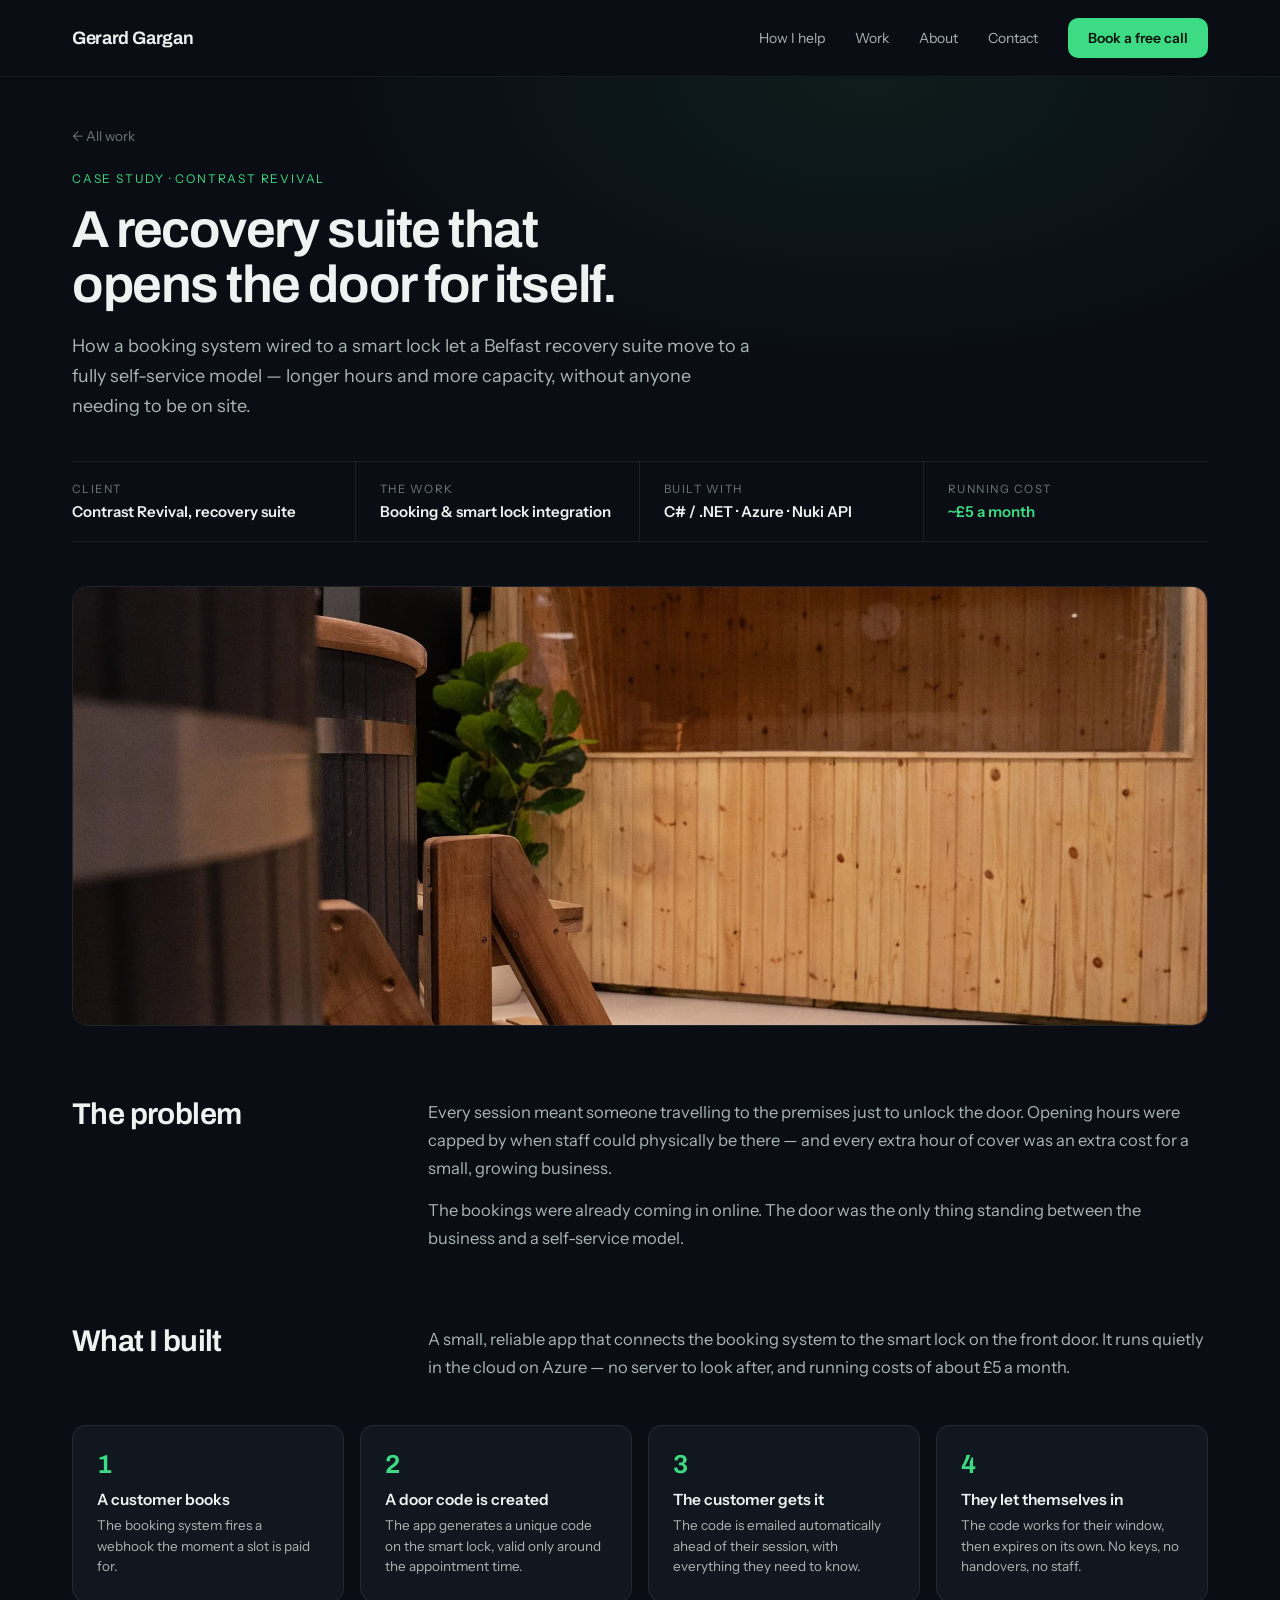
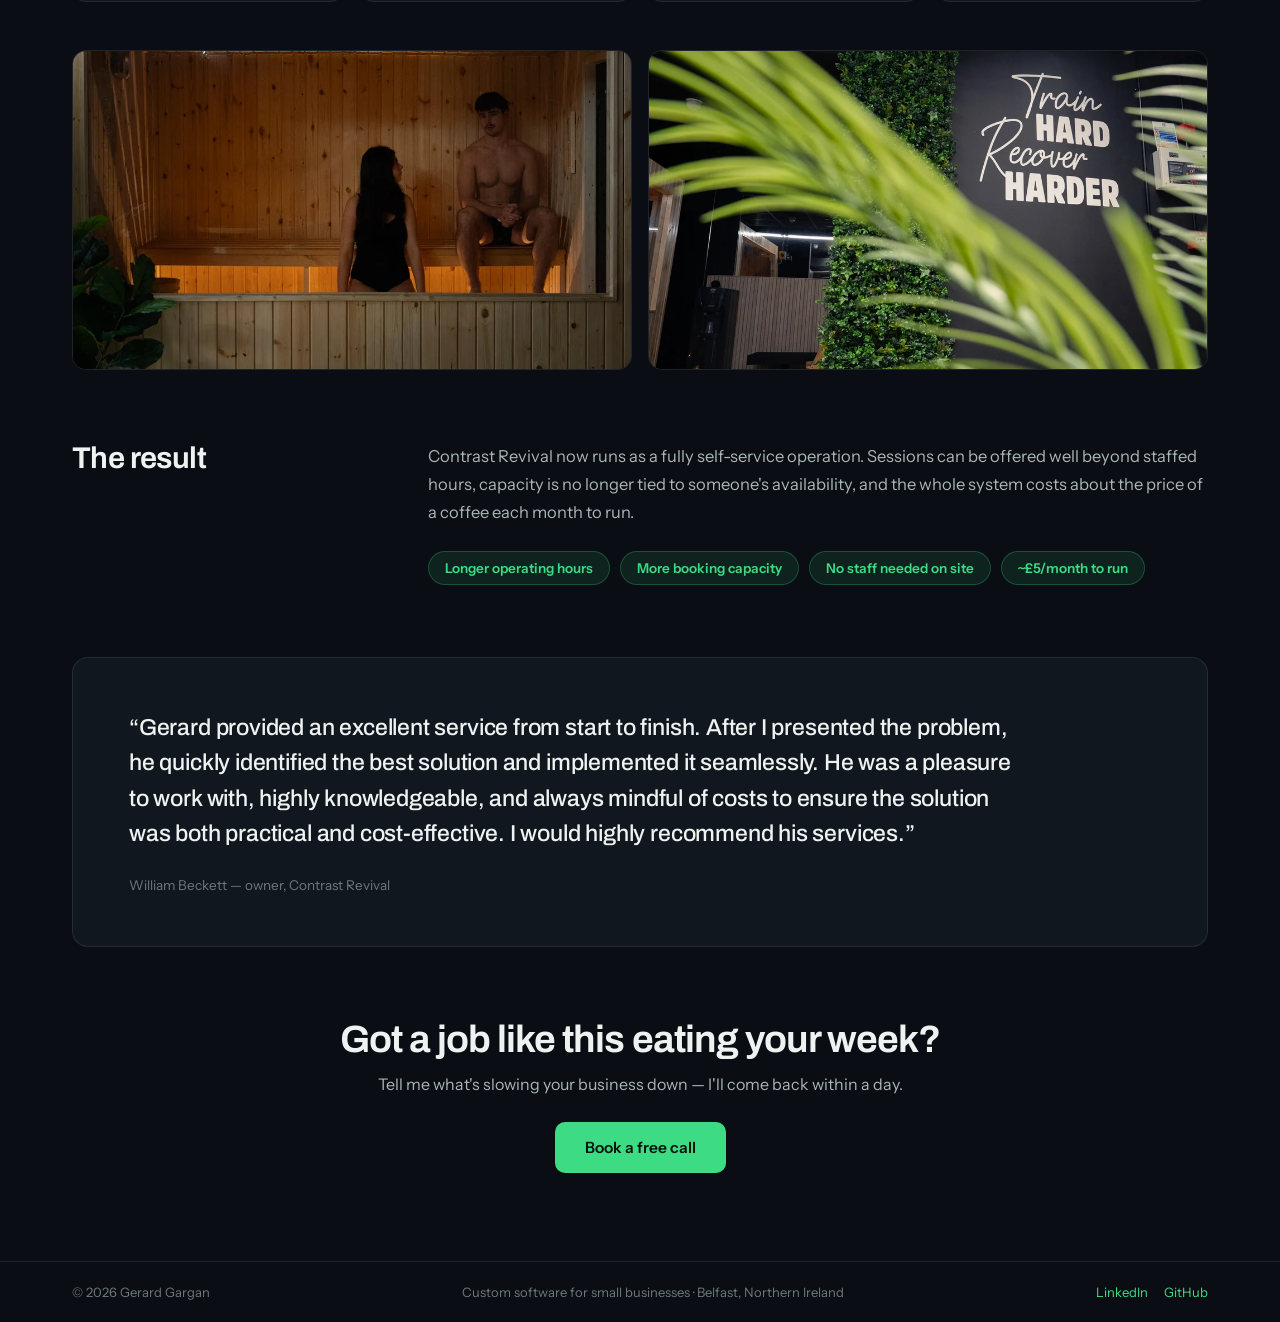
==== commit 21847f3e: "UI Update" ====
--- a/projects/contrast-revival.html
+++ b/projects/contrast-revival.html
@@ -1,18 +1,35 @@
 <!doctype html>
-<html lang="en">
+<html lang="en" class="no-js">
   <head>
     <meta charset="UTF-8" />
     <meta name="viewport" content="width=device-width, initial-scale=1.0" />
-    <title>Contrast Revival | Gerard Gargan</title>
+    <title>Contrast Revival Case Study | Gerard Gargan</title>
     <meta
       name="description"
-      content="Automated booking and smart lock integration for Contrast Revival — a fully self-service operation running for ~£5/month."
-    />
+      content="How a booking system wired to a smart lock let a Belfast recovery suite move to a fully self-service model — for about £5 a month."
+    />
+    <meta
+      property="og:title"
+      content="Contrast Revival Case Study | Gerard Gargan"
+    />
+    <meta
+      property="og:description"
+      content="How a booking system wired to a smart lock let a Belfast recovery suite move to a fully self-service model — for about £5 a month."
+    />
+    <meta name="theme-color" content="#0a0e14" />
+    <link rel="icon" type="image/png" sizes="32x32" href="../images/favicon-32.png" />
+    <link rel="icon" type="image/png" sizes="512x512" href="../images/favicon-512.png" />
+    <link rel="apple-touch-icon" href="../images/apple-touch-icon.png" />
+    <link rel="preconnect" href="https://fonts.googleapis.com" />
+    <link rel="preconnect" href="https://fonts.gstatic.com" crossorigin />
     <link
-      rel="icon"
-      href="data:image/svg+xml,<svg xmlns='http://www.w3.org/2000/svg' viewBox='0 0 100 100'><rect rx='16' width='100' height='100' fill='%230f172a'/><text x='50' y='68' font-family='system-ui' font-size='48' font-weight='700' fill='%2338bdf8' text-anchor='middle'>GG</text></svg>"
+      href="https://fonts.googleapis.com/css2?family=Archivo:wght@400..800&family=Instrument+Sans:wght@400;500;600&display=swap"
+      rel="stylesheet"
     />
     <link rel="stylesheet" href="../styles.css" />
+    <script>
+      document.documentElement.classList.replace("no-js", "js");
+    </script>
     <script
       async
       src="https://www.googletagmanager.com/gtag/js?id=G-0M7Z0N829Z"
@@ -28,122 +45,217 @@
     </script>
   </head>
   <body>
-    <nav class="navbar" id="navbar">
-      <div class="container nav-content">
-        <a href="../index.html#hero" class="nav-logo">GG</a>
-        <button
-          class="nav-toggle"
-          id="nav-toggle"
-          aria-label="Toggle navigation"
+    <nav class="navbar">
+      <div class="container nav-inner">
+        <a href="../index.html" class="nav-brand">Gerard Gargan</a>
+        <div class="nav-links">
+          <a href="../index.html#how-i-help">How I help</a>
+          <a href="../index.html#work">Work</a>
+          <a href="../index.html#about">About</a>
+          <a href="../index.html#contact">Contact</a>
+          <a href="../index.html#contact" class="btn btn-nav">Book a free call</a>
+        </div>
+        <div class="nav-actions">
+          <a href="../index.html#contact" class="nav-cta-mobile">Book a call</a>
+          <button
+            class="nav-toggle"
+            id="nav-toggle"
+            aria-label="Toggle navigation"
+            aria-expanded="false"
+            aria-controls="nav-menu"
+          >
+            <span></span>
+            <span></span>
+            <span></span>
+          </button>
+        </div>
+      </div>
+      <div class="nav-menu" id="nav-menu">
+        <a href="../index.html#how-i-help">How I help</a>
+        <a href="../index.html#work">Work</a>
+        <a href="../index.html#about">About</a>
+        <a href="../index.html#contact">Contact</a>
+      </div>
+    </nav>
+
+    <div class="cs-band">
+      <div class="container">
+        <header class="cs-header">
+          <a href="../index.html#work" class="cs-back">&larr; All work</a>
+          <div class="cs-kicker">Case study &middot; Contrast Revival</div>
+          <h1>A recovery suite that opens the door for itself.</h1>
+          <p class="cs-lead">
+            How a booking system wired to a smart lock let a Belfast recovery
+            suite move to a fully self-service model &mdash; longer hours and
+            more capacity, without anyone needing to be on site.
+          </p>
+        </header>
+      </div>
+    </div>
+
+    <div class="container">
+      <div class="cs-facts">
+        <div>
+          <div class="cs-fact-label">Client</div>
+          <div class="cs-fact-value">Contrast Revival, recovery suite</div>
+        </div>
+        <div>
+          <div class="cs-fact-label">The work</div>
+          <div class="cs-fact-value">Booking &amp; smart lock integration</div>
+        </div>
+        <div>
+          <div class="cs-fact-label">Built with</div>
+          <div class="cs-fact-value">
+            C# / .NET &middot; Azure &middot; Nuki API
+          </div>
+        </div>
+        <div>
+          <div class="cs-fact-label">Running cost</div>
+          <div class="cs-fact-value accent">~&pound;5 a month</div>
+        </div>
+      </div>
+
+      <img
+        src="../images/contrast-revival-suite.webp"
+        alt="The Contrast Revival sauna room"
+        class="cs-hero-img"
+      />
+
+      <section class="cs-block">
+        <h2>The problem</h2>
+        <div>
+          <p>
+            Every session meant someone travelling to the premises just to
+            unlock the door. Opening hours were capped by when staff could
+            physically be there &mdash; and every extra hour of cover was an
+            extra cost for a small, growing business.
+          </p>
+          <p>
+            The bookings were already coming in online. The door was the only
+            thing standing between the business and a self-service model.
+          </p>
+        </div>
+      </section>
+
+      <section class="cs-solution">
+        <div class="cs-block">
+          <h2>What I built</h2>
+          <p>
+            A small, reliable app that connects the booking system to the smart
+            lock on the front door. It runs quietly in the cloud on Azure
+            &mdash; no server to look after, and running costs of about
+            &pound;5 a month.
+          </p>
+        </div>
+        <div class="cs-steps fade-group">
+          <div class="cs-step fade-item" style="--d: 0.1s">
+            <div class="cs-step-num">1</div>
+            <div class="cs-step-title">A customer books</div>
+            <div class="cs-step-body">
+              The booking system fires a webhook the moment a slot is paid for.
+            </div>
+          </div>
+          <div class="cs-step fade-item" style="--d: 0.25s">
+            <div class="cs-step-num">2</div>
+            <div class="cs-step-title">A door code is created</div>
+            <div class="cs-step-body">
+              The app generates a unique code on the smart lock, valid only
+              around the appointment time.
+            </div>
+          </div>
+          <div class="cs-step fade-item" style="--d: 0.4s">
+            <div class="cs-step-num">3</div>
+            <div class="cs-step-title">The customer gets it</div>
+            <div class="cs-step-body">
+              The code is emailed automatically ahead of their session, with
+              everything they need to know.
+            </div>
+          </div>
+          <div class="cs-step fade-item" style="--d: 0.55s">
+            <div class="cs-step-num">4</div>
+            <div class="cs-step-title">They let themselves in</div>
+            <div class="cs-step-body">
+              The code works for their window, then expires on its own. No keys,
+              no handovers, no staff.
+            </div>
+          </div>
+        </div>
+      </section>
+
+      <div class="cs-photos">
+        <img
+          src="../images/contrast-revival-sauna.webp"
+          alt="Customers in the Contrast Revival sauna"
+        />
+        <img
+          src="../images/contrast-revival-interior.webp"
+          alt="Train hard, recover harder — inside Contrast Revival"
+        />
+      </div>
+
+      <section class="cs-block cs-result">
+        <h2>The result</h2>
+        <div>
+          <p>
+            Contrast Revival now runs as a fully self-service operation.
+            Sessions can be offered well beyond staffed hours, capacity is no
+            longer tied to someone's availability, and the whole system costs
+            about the price of a coffee each month to run.
+          </p>
+          <div class="cs-pills">
+            <span class="pill">Longer operating hours</span>
+            <span class="pill">More booking capacity</span>
+            <span class="pill">No staff needed on site</span>
+            <span class="pill">~&pound;5/month to run</span>
+          </div>
+        </div>
+      </section>
+
+      <section class="cs-testimonial">
+        <blockquote>
+          &ldquo;Gerard provided an excellent service from start to finish.
+          After I presented the problem, he quickly identified the best solution
+          and implemented it seamlessly. He was a pleasure to work with, highly
+          knowledgeable, and always mindful of costs to ensure the solution was
+          both practical and cost-effective. I would highly recommend his
+          services.&rdquo;
+        </blockquote>
+        <cite>William Beckett &mdash; owner, Contrast Revival</cite>
+      </section>
+
+      <section class="cs-cta">
+        <h2>Got a job like this eating your week?</h2>
+        <p>
+          Tell me what's slowing your business down &mdash; I'll come back
+          within a day.
+        </p>
+        <a href="../index.html#contact" class="btn btn-primary"
+          >Book a free call</a
         >
-          <span></span>
-          <span></span>
-          <span></span>
-        </button>
-        <ul class="nav-links" id="nav-links">
-          <li><a href="../index.html#about">About</a></li>
-          <li><a href="../index.html#how-i-work">How I Work</a></li>
-          <li><a href="../index.html#projects">Projects</a></li>
-          <li><a href="../index.html#testimonials">What People Say</a></li>
-          <li><a href="../index.html#contact">Contact</a></li>
-          <li>
-            <a
-              href="https://github.com/GerardGargan"
-              target="_blank"
-              rel="noopener noreferrer"
-              class="nav-github"
-              aria-label="GitHub"
-            >
-              <svg
-                width="22"
-                height="22"
-                viewBox="0 0 24 24"
-                fill="currentColor"
-                xmlns="http://www.w3.org/2000/svg"
-              >
-                <path
-                  d="M12 0C5.37 0 0 5.37 0 12c0 5.31 3.435 9.795 8.205 11.385.6.105.825-.255.825-.57 0-.285-.015-1.23-.015-2.235-3.015.555-3.795-.735-4.035-1.41-.135-.345-.72-1.41-1.23-1.695-.42-.225-1.02-.78-.015-.795.945-.015 1.62.87 1.845 1.23 1.08 1.815 2.805 1.305 3.495.99.105-.78.42-1.305.765-1.605-2.67-.3-5.46-1.335-5.46-5.925 0-1.305.465-2.385 1.23-3.225-.12-.3-.54-1.53.12-3.18 0 0 1.005-.315 3.3 1.23.96-.27 1.98-.405 3-.405s2.04.135 3 .405c2.295-1.56 3.3-1.23 3.3-1.23.66 1.65.24 2.88.12 3.18.765.84 1.23 1.905 1.23 3.225 0 4.605-2.805 5.625-5.475 5.925.435.375.81 1.095.81 2.22 0 1.605-.015 2.895-.015 3.3 0 .315.225.69.825.57A12.02 12.02 0 0024 12c0-6.63-5.37-12-12-12z"
-                />
-              </svg>
-            </a>
-          </li>
-        </ul>
-      </div>
-    </nav>
-
-    <section class="section project-detail">
-      <div class="container">
-        <a href="../index.html#projects" class="back-link"
-          >&larr; Back to Projects</a
+      </section>
+    </div>
+
+    <footer class="footer">
+      <div class="container footer-inner">
+        <span>&copy; 2026 Gerard Gargan</span>
+        <span
+          >Custom software for small businesses &middot; Belfast, Northern
+          Ireland</span
         >
-
-        <div class="project-detail-header">
-          <h1>Contrast Revival</h1>
-          <p class="project-subtitle">
-            Automated Booking &amp; Smart Lock Integration
-          </p>
-          <div class="project-tags">
-            <span>C# / .NET</span>
-            <span>Azure Container Apps</span>
-            <span>Webhooks</span>
-            <span>Nuki API</span>
-          </div>
-        </div>
-
-        <div class="project-detail-image">
-          <img
-            src="../images/contrast-revival.png"
-            alt="Contrast Revival Recovery Suite website"
-          />
-        </div>
-
-        <div class="project-detail-body">
-          <h2>The Problem</h2>
-          <p>
-            A small business had an online booking system and a smart lock on
-            their premises &mdash; but the two couldn't talk to each other.
-            Every booking required someone to manually grant access, which meant
-            staff had to be on-site during operating hours just to let customers
-            in. It limited when the business could operate and how many bookings
-            they could take.
-          </p>
-
-          <h2>The Solution</h2>
-          <p>
-            I built an app that connects the booking system to the smart lock on
-            the premises. When a customer books, the system automatically
-            generates a time-limited access code for the door and emails it
-            ahead of their appointment &mdash; no manual steps, no staff
-            involvement.
-          </p>
-
-          <h2>The Impact</h2>
-          <p>
-            The business moved to a fully self-service model &mdash; no staff
-            needed on-site to let customers in. This opened up longer operating
-            hours and increased booking capacity without any additional
-            overhead. Deployed on Azure Container Apps with auto-scaling, the
-            entire system runs for approximately &pound;5 per month, making the
-            move to self-service practically cost-free.
-          </p>
-        </div>
-
-        <div class="project-detail-links">
+        <span class="footer-social">
           <a
-            href="https://www.contrast-revival.com/"
-            class="btn btn-primary"
+            href="https://www.linkedin.com/in/gerard-gargan/"
             target="_blank"
             rel="noopener noreferrer"
-            >Visit Client Website &rarr;</a
+            >LinkedIn</a
           >
-        </div>
-      </div>
-    </section>
-
-    <footer class="footer">
-      <div class="container">
-        <p class="footer-location">Based in Belfast, Northern Ireland. Working with clients across the UK and Ireland.</p>
-        <p>&copy; 2026 Gerard Gargan. All rights reserved.</p>
+          <a
+            href="https://github.com/GerardGargan"
+            target="_blank"
+            rel="noopener noreferrer"
+            >GitHub</a
+          >
+        </span>
       </div>
     </footer>
 
--- a/styles.css
+++ b/styles.css
@@ -1,1163 +1,1555 @@
-*,
-*::before,
-*::after {
-    margin: 0;
-    padding: 0;
-    box-sizing: border-box;
-}
+/* ==========================================================================
+   Gerard Gargan — portfolio
+   Design tokens
+   ========================================================================== */
 
 :root {
-    --color-bg: #0f172a;
-    --color-bg-alt: #1e293b;
-    --color-text: #e2e8f0;
-    --color-text-muted: #94a3b8;
-    --color-primary: #38bdf8;
-    --color-primary-hover: #7dd3fc;
-    --color-accent: #818cf8;
-    --color-border: #334155;
-    --color-card: #1e293b;
-    --font-sans: 'Segoe UI', system-ui, -apple-system, sans-serif;
-    --font-mono: 'SF Mono', 'Fira Code', monospace;
-    --max-width: 1100px;
+  --bg: #0a0e14;
+  --panel: #10171f;
+  --panel-gradient: linear-gradient(180deg, #10171f, #0d141b);
+  --text: #eef2f0;
+  --muted: #aab6b4;
+  --dim: #6d7a78;
+  --dim-soft: #8b9896;
+  --accent: #3ddc84;
+  --accent-hover: #5ce69a;
+  --accent-ink: #07130c;
+  --accent-tint: rgba(61, 220, 132, 0.1);
+  --accent-border: rgba(61, 220, 132, 0.25);
+  --border: rgba(255, 255, 255, 0.08);
+  --border-light: rgba(255, 255, 255, 0.09);
+  --border-input: rgba(255, 255, 255, 0.12);
+  --border-btn: rgba(255, 255, 255, 0.18);
+  --font-display: "Archivo", sans-serif;
+  --font-body: "Instrument Sans", sans-serif;
+}
+
+/* ==========================================================================
+   Base
+   ========================================================================== */
+
+* {
+  box-sizing: border-box;
 }
 
 html {
-    scroll-behavior: smooth;
-    scroll-padding-top: 80px;
+  scroll-behavior: smooth;
 }
 
 body {
-    font-family: var(--font-sans);
-    background-color: var(--color-bg);
-    color: var(--color-text);
-    line-height: 1.7;
-    font-size: 16px;
+  margin: 0;
+  background: var(--bg);
+  color: var(--text);
+  font-family: var(--font-body);
+  -webkit-font-smoothing: antialiased;
+}
+
+a {
+  color: var(--accent);
+  text-decoration: none;
+}
+
+a:hover {
+  opacity: 0.85;
+}
+
+img {
+  max-width: 100%;
+}
+
+input::placeholder,
+textarea::placeholder {
+  color: #5f6c6a;
 }
 
 .container {
-    max-width: var(--max-width);
-    margin: 0 auto;
-    padding: 0 24px;
-}
-
-a {
-    color: var(--color-primary);
-    text-decoration: none;
-    transition: color 0.2s;
-}
-
-a:hover {
-    color: var(--color-primary-hover);
-}
-
-/* Navbar */
+  max-width: 1200px;
+  margin: 0 auto;
+  padding: 0 32px;
+}
+
+h1,
+h2,
+h3 {
+  font-family: var(--font-display);
+  font-weight: 650;
+}
+
+[id] {
+  scroll-margin-top: 84px;
+}
+
+@keyframes ggfade {
+  from {
+    opacity: 0;
+    transform: translateY(10px);
+  }
+  to {
+    opacity: 1;
+    transform: none;
+  }
+}
+
+/* Staggered fade-in groups: hidden only when JS is running, revealed on scroll */
+html.js .fade-group:not(.in-view) .fade-item {
+  opacity: 0;
+}
+
+.fade-group.in-view .fade-item {
+  animation: ggfade 0.5s both;
+  animation-delay: var(--d, 0s);
+}
+
+@media (prefers-reduced-motion: reduce) {
+  html {
+    scroll-behavior: auto;
+  }
+  html.js .fade-group:not(.in-view) .fade-item {
+    opacity: 1;
+  }
+  .fade-group.in-view .fade-item {
+    animation: none;
+  }
+}
+
+/* ==========================================================================
+   Nav
+   ========================================================================== */
+
 .navbar {
-    position: fixed;
-    top: 0;
-    left: 0;
-    right: 0;
-    z-index: 100;
-    padding: 16px 0;
-    background-color: rgba(15, 23, 42, 0.85);
-    backdrop-filter: blur(12px);
-    border-bottom: 1px solid transparent;
-    transition: border-color 0.3s, padding 0.3s;
-}
-
-.navbar.scrolled {
-    padding: 10px 0;
-    border-bottom-color: var(--color-border);
-}
-
-.nav-content {
+  position: sticky;
+  top: 0;
+  z-index: 20;
+  background: rgba(10, 14, 20, 0.8);
+  backdrop-filter: blur(12px);
+  -webkit-backdrop-filter: blur(12px);
+  border-bottom: 1px solid rgba(255, 255, 255, 0.06);
+}
+
+.nav-inner {
+  display: flex;
+  align-items: center;
+  justify-content: space-between;
+  padding-top: 18px;
+  padding-bottom: 18px;
+}
+
+.nav-brand {
+  font-family: var(--font-display);
+  font-weight: 650;
+  font-size: 18px;
+  letter-spacing: -0.02em;
+  color: var(--text);
+}
+
+.nav-links {
+  display: flex;
+  align-items: center;
+  gap: 30px;
+  font-size: 14px;
+}
+
+.nav-links a:not(.btn) {
+  color: var(--muted);
+}
+
+.nav-links a:not(.btn):hover {
+  color: var(--text);
+  opacity: 1;
+}
+
+.nav-actions,
+.nav-cta-mobile,
+.nav-toggle,
+.nav-menu {
+  display: none;
+}
+
+/* ==========================================================================
+   Buttons
+   ========================================================================== */
+
+.btn {
+  display: inline-block;
+  border-radius: 10px;
+  font-size: 15.5px;
+  font-weight: 600;
+  text-align: center;
+}
+
+.btn-primary {
+  background: var(--accent);
+  color: var(--accent-ink);
+  padding: 15px 28px;
+  border: none;
+  font-family: var(--font-body);
+  cursor: pointer;
+}
+
+.btn-primary:hover {
+  background: var(--accent-hover);
+  opacity: 1;
+}
+
+.btn-outline {
+  border: 1px solid var(--border-btn);
+  padding: 15px 28px;
+  color: var(--text);
+}
+
+.btn-outline:hover {
+  border-color: rgba(255, 255, 255, 0.4);
+  opacity: 1;
+}
+
+.btn-nav {
+  background: var(--accent);
+  color: var(--accent-ink);
+  padding: 11px 20px;
+  font-size: 14px;
+}
+
+.btn-nav:hover {
+  background: var(--accent-hover);
+  opacity: 1;
+}
+
+/* ==========================================================================
+   Hero
+   ========================================================================== */
+
+/* Full-bleed band so the glow fades out naturally instead of clipping at
+   the container edge; its centre matches 80% of the 1200px container */
+.hero-band {
+  background: radial-gradient(
+    1000px 540px at calc(50% + 340px) 0%,
+    rgba(61, 220, 132, 0.08),
+    transparent 60%
+  );
+}
+
+.hero {
+  display: grid;
+  grid-template-columns: 1.15fr 1fr;
+  gap: 64px;
+  align-items: center;
+  padding: 64px 0 72px;
+}
+
+.hero h1 {
+  font-size: clamp(36px, 4.7vw + 4px, 60px);
+  line-height: 1.05;
+  letter-spacing: -0.03em;
+  margin: 0 0 22px;
+  text-wrap: balance;
+}
+
+.accent {
+  color: var(--accent);
+}
+
+.hero-sub {
+  font-size: 18px;
+  line-height: 1.65;
+  color: var(--muted);
+  margin: 0 0 30px;
+  max-width: 540px;
+  text-wrap: pretty;
+}
+
+.hero-cta {
+  display: flex;
+  gap: 12px;
+  align-items: center;
+  margin-bottom: 24px;
+}
+
+.hero-meta {
+  font-size: 13.5px;
+  color: var(--dim);
+}
+
+/* Week card */
+
+.week-card {
+  background: var(--panel-gradient);
+  border: 1px solid var(--border-light);
+  border-radius: 16px;
+  padding: 26px;
+  box-shadow: 0 30px 70px rgba(0, 0, 0, 0.45);
+}
+
+.week-grid {
+  display: grid;
+  grid-template-columns: 1fr 1fr;
+  gap: 9px 22px;
+}
+
+.week-head {
+  font-size: 11.5px;
+  letter-spacing: 0.12em;
+  text-transform: uppercase;
+  color: var(--dim);
+  padding-bottom: 4px;
+}
+
+.week-head-after {
+  color: var(--accent);
+}
+
+.week-now,
+.week-after {
+  border-radius: 8px;
+  padding: 10px 13px;
+  font-size: 12.5px;
+  display: flex;
+  align-items: center;
+}
+
+.week-now {
+  background: rgba(255, 255, 255, 0.07);
+  border: 1px solid transparent;
+  color: var(--dim-soft);
+}
+
+.week-after {
+  background: rgba(61, 220, 132, 0.12);
+  border: 1px solid rgba(61, 220, 132, 0.3);
+  color: var(--text);
+  font-weight: 600;
+}
+
+.week-footer {
+  margin-top: 18px;
+  padding-top: 16px;
+  border-top: 1px solid var(--border);
+  font-size: 13px;
+  color: var(--muted);
+}
+
+.week-footer strong {
+  color: var(--accent);
+  font-weight: 600;
+}
+
+/* ==========================================================================
+   Results strip
+   ========================================================================== */
+
+.results {
+  border-top: 1px solid var(--border);
+  border-bottom: 1px solid var(--border);
+}
+
+.results-label {
+  padding-top: 24px;
+  font-size: 12px;
+  letter-spacing: 0.15em;
+  text-transform: uppercase;
+  color: var(--dim);
+}
+
+.results-grid {
+  display: grid;
+  grid-template-columns: 1fr 1fr 1fr;
+}
+
+.results-grid > div {
+  padding: 26px 32px;
+  border-right: 1px solid var(--border);
+}
+
+.results-grid > div:first-child {
+  padding-left: 0;
+}
+
+.results-grid > div:last-child {
+  padding-right: 0;
+  border-right: none;
+}
+
+.result-title {
+  font-family: var(--font-display);
+  font-weight: 650;
+  font-size: 23px;
+  letter-spacing: -0.015em;
+}
+
+.result-sub {
+  font-size: 13.5px;
+  color: var(--dim);
+  margin-top: 5px;
+}
+
+/* ==========================================================================
+   Sections
+   ========================================================================== */
+
+.section-title {
+  font-size: 40px;
+  letter-spacing: -0.025em;
+  margin: 0 0 12px;
+}
+
+.section-lead {
+  font-size: 16px;
+  color: var(--muted);
+  margin: 0 0 40px;
+  max-width: 560px;
+}
+
+/* Services */
+
+.services {
+  padding: 88px 0;
+}
+
+.services-grid {
+  display: grid;
+  grid-template-columns: 1fr 1fr;
+  gap: 20px;
+}
+
+.service-card {
+  background: var(--panel);
+  border: 1px solid var(--border);
+  border-radius: 16px;
+  padding: 30px;
+  transition: border-color 0.2s;
+}
+
+.service-card:hover {
+  border-color: rgba(61, 220, 132, 0.35);
+}
+
+.service-card h3 {
+  font-size: 21px;
+  letter-spacing: -0.01em;
+  margin: 0 0 10px;
+}
+
+.service-card p {
+  margin: 0;
+  font-size: 15px;
+  line-height: 1.65;
+  color: var(--muted);
+}
+
+/* Work */
+
+.work {
+  padding: 0 0 88px;
+}
+
+.work .section-title {
+  margin-bottom: 40px;
+}
+
+.work-featured {
+  background: var(--panel);
+  border: 1px solid var(--border);
+  border-radius: 16px;
+  overflow: hidden;
+  display: grid;
+  grid-template-columns: 1.1fr 1fr;
+  margin-bottom: 20px;
+}
+
+.work-featured-img {
+  width: 100%;
+  height: 100%;
+  min-height: 340px;
+  object-fit: cover;
+  display: block;
+}
+
+.work-featured-body {
+  padding: 44px 44px 40px;
+}
+
+.work-kicker {
+  font-size: 12px;
+  letter-spacing: 0.14em;
+  text-transform: uppercase;
+  color: var(--dim);
+  margin-bottom: 14px;
+}
+
+.work-featured-body h3 {
+  font-size: 27px;
+  letter-spacing: -0.015em;
+  line-height: 1.15;
+  margin: 0 0 14px;
+  text-wrap: balance;
+}
+
+.work-featured-body p {
+  font-size: 15px;
+  line-height: 1.7;
+  color: var(--muted);
+  margin: 0 0 22px;
+  text-wrap: pretty;
+}
+
+.pill {
+  display: inline-block;
+  font-size: 13px;
+  font-weight: 600;
+  color: var(--accent);
+  background: var(--accent-tint);
+  border: 1px solid var(--accent-border);
+  padding: 7px 14px;
+  border-radius: 999px;
+}
+
+.work-featured-body .pill {
+  margin-bottom: 22px;
+}
+
+.work-featured-foot {
+  display: flex;
+  justify-content: space-between;
+  align-items: center;
+  gap: 16px;
+}
+
+.work-tech {
+  font-size: 12.5px;
+  color: var(--dim);
+}
+
+.work-link {
+  font-size: 14px;
+  font-weight: 600;
+  white-space: nowrap;
+}
+
+.work-grid {
+  display: grid;
+  grid-template-columns: 1fr 1fr;
+  gap: 20px;
+}
+
+.work-card {
+  background: var(--panel);
+  border: 1px solid var(--border);
+  border-radius: 16px;
+  padding: 36px;
+}
+
+.work-card .work-kicker {
+  margin-bottom: 12px;
+}
+
+.work-card h3 {
+  font-size: 21px;
+  letter-spacing: -0.01em;
+  margin: 0 0 10px;
+}
+
+.work-card p {
+  font-size: 14.5px;
+  line-height: 1.65;
+  color: var(--muted);
+  margin: 0 0 18px;
+}
+
+/* About */
+
+.about {
+  padding: 0 0 88px;
+  display: grid;
+  grid-template-columns: 1fr 1.2fr;
+  gap: 64px;
+  align-items: center;
+}
+
+.about-photo {
+  width: 100%;
+  aspect-ratio: 1 / 1;
+  object-fit: cover;
+  border-radius: 16px;
+  border: 1px solid var(--border-light);
+  display: block;
+}
+
+.about h2 {
+  font-size: 38px;
+  letter-spacing: -0.025em;
+  line-height: 1.1;
+  margin: 0 0 20px;
+  text-wrap: balance;
+}
+
+.about p {
+  font-size: 16px;
+  line-height: 1.7;
+  color: var(--muted);
+  margin: 0 0 16px;
+  text-wrap: pretty;
+}
+
+.about p:last-of-type {
+  margin-bottom: 26px;
+}
+
+.about-links {
+  display: flex;
+  gap: 24px;
+  font-size: 14px;
+  align-items: center;
+}
+
+.about-links .place {
+  color: var(--dim);
+}
+
+/* Testimonial */
+
+.testimonial {
+  padding: 56px 0;
+  border-top: 1px solid var(--border);
+  border-bottom: 1px solid var(--border);
+  text-align: center;
+}
+
+.testimonial blockquote {
+  font-family: var(--font-display);
+  font-weight: 500;
+  font-size: 26px;
+  letter-spacing: -0.01em;
+  line-height: 1.45;
+  max-width: 860px;
+  margin: 0 auto 20px;
+  text-wrap: balance;
+}
+
+.testimonial cite {
+  font-style: normal;
+  font-size: 13px;
+  color: var(--dim);
+}
+
+/* Contact */
+
+.contact {
+  padding: 88px 0;
+  display: grid;
+  grid-template-columns: 1fr 1fr;
+  gap: 64px;
+  align-items: center;
+  background: radial-gradient(
+    800px 400px at 50% 110%,
+    rgba(61, 220, 132, 0.07),
+    transparent 65%
+  );
+}
+
+.contact h2 {
+  font-size: 44px;
+  letter-spacing: -0.025em;
+  line-height: 1.08;
+  margin: 0 0 18px;
+  text-wrap: balance;
+}
+
+.contact-text {
+  font-size: 16.5px;
+  line-height: 1.65;
+  color: var(--muted);
+  margin: 0 0 26px;
+  text-wrap: pretty;
+}
+
+.contact-meta {
+  display: flex;
+  flex-direction: column;
+  gap: 10px;
+  font-size: 14.5px;
+  color: var(--dim);
+}
+
+.contact-meta .contact-social {
+  display: flex;
+  gap: 20px;
+  margin-top: 6px;
+}
+
+.contact-social-mobile {
+  display: none;
+}
+
+.contact-form {
+  background: var(--panel);
+  border: 1px solid var(--border-light);
+  border-radius: 16px;
+  padding: 34px;
+  display: flex;
+  flex-direction: column;
+  gap: 16px;
+}
+
+.form-row {
+  display: grid;
+  grid-template-columns: 1fr 1fr;
+  gap: 16px;
+}
+
+.form-group {
+  display: flex;
+  flex-direction: column;
+  gap: 7px;
+}
+
+.form-group label {
+  font-size: 12.5px;
+  font-weight: 600;
+  color: var(--muted);
+}
+
+.form-group input,
+.form-group textarea {
+  background: var(--bg);
+  border: 1px solid var(--border-input);
+  border-radius: 9px;
+  padding: 13px 14px;
+  font-size: 14.5px;
+  color: var(--text);
+  font-family: var(--font-body);
+  outline: none;
+}
+
+.form-group input:focus,
+.form-group textarea:focus {
+  border-color: rgba(61, 220, 132, 0.5);
+}
+
+.form-group textarea {
+  resize: vertical;
+}
+
+.contact-form .btn-primary {
+  padding: 15px;
+}
+
+/* ==========================================================================
+   Footer
+   ========================================================================== */
+
+.footer {
+  border-top: 1px solid var(--border);
+}
+
+.footer-inner {
+  padding-top: 22px;
+  padding-bottom: 22px;
+  display: flex;
+  justify-content: space-between;
+  font-size: 13px;
+  color: var(--dim);
+}
+
+.footer-social {
+  display: flex;
+  gap: 16px;
+}
+
+/* ==========================================================================
+   Case study
+   ========================================================================== */
+
+.cs-band {
+  background: radial-gradient(
+    900px 480px at calc(50% + 230px) 0%,
+    rgba(61, 220, 132, 0.07),
+    transparent 60%
+  );
+}
+
+.cs-header {
+  padding: 48px 0 40px;
+}
+
+.cs-back {
+  font-size: 13.5px;
+  color: var(--dim);
+}
+
+.cs-back:hover {
+  color: var(--muted);
+  opacity: 1;
+}
+
+.cs-kicker {
+  font-size: 12px;
+  letter-spacing: 0.15em;
+  text-transform: uppercase;
+  color: var(--accent);
+  margin: 26px 0 16px;
+}
+
+.cs-header h1 {
+  font-size: clamp(34px, 4.1vw + 4px, 52px);
+  line-height: 1.06;
+  letter-spacing: -0.028em;
+  margin: 0 0 20px;
+  max-width: 820px;
+  text-wrap: balance;
+}
+
+.cs-lead {
+  font-size: 18px;
+  line-height: 1.65;
+  color: var(--muted);
+  max-width: 680px;
+  margin: 0;
+  text-wrap: pretty;
+}
+
+.cs-facts {
+  display: grid;
+  grid-template-columns: 1fr 1fr 1fr 1fr;
+  border-top: 1px solid var(--border);
+  border-bottom: 1px solid var(--border);
+  margin-bottom: 44px;
+}
+
+.cs-facts > div {
+  padding: 20px 24px;
+  border-right: 1px solid var(--border);
+}
+
+.cs-facts > div:first-child {
+  padding-left: 0;
+}
+
+.cs-facts > div:last-child {
+  padding-right: 0;
+  border-right: none;
+}
+
+.cs-fact-label {
+  font-size: 11.5px;
+  letter-spacing: 0.13em;
+  text-transform: uppercase;
+  color: var(--dim);
+  margin-bottom: 6px;
+}
+
+.cs-fact-value {
+  font-size: 15px;
+  font-weight: 600;
+}
+
+.cs-fact-value.accent {
+  color: var(--accent);
+}
+
+.cs-hero-img {
+  width: 100%;
+  height: 440px;
+  object-fit: cover;
+  border-radius: 16px;
+  border: 1px solid var(--border-light);
+  display: block;
+  margin-bottom: 72px;
+}
+
+.cs-block {
+  display: grid;
+  grid-template-columns: 300px 1fr;
+  gap: 56px;
+  margin-bottom: 72px;
+}
+
+.cs-block h2 {
+  font-size: 30px;
+  letter-spacing: -0.02em;
+  margin: 0;
+}
+
+.cs-block p {
+  font-size: 16.5px;
+  line-height: 1.7;
+  color: var(--muted);
+  margin: 0 0 14px;
+  text-wrap: pretty;
+}
+
+.cs-block p:last-child {
+  margin-bottom: 0;
+}
+
+.cs-solution .cs-block {
+  margin-bottom: 44px;
+}
+
+.cs-steps {
+  display: grid;
+  grid-template-columns: 1fr 1fr 1fr 1fr;
+  gap: 16px;
+}
+
+.cs-step {
+  background: var(--panel);
+  border: 1px solid var(--border);
+  border-radius: 14px;
+  padding: 24px;
+}
+
+.cs-step-num {
+  font-family: var(--font-display);
+  font-weight: 650;
+  font-size: 26px;
+  color: var(--accent);
+  margin-bottom: 12px;
+}
+
+.cs-step-title {
+  font-weight: 600;
+  font-size: 15.5px;
+  margin-bottom: 6px;
+}
+
+.cs-step-body {
+  font-size: 13.5px;
+  line-height: 1.55;
+  color: var(--muted);
+}
+
+.cs-photos {
+  display: grid;
+  grid-template-columns: 1fr 1fr;
+  gap: 16px;
+  margin: 48px 0 72px;
+}
+
+.cs-photos img {
+  width: 100%;
+  height: 320px;
+  object-fit: cover;
+  border-radius: 14px;
+  border: 1px solid var(--border-light);
+  display: block;
+}
+
+.cs-result p {
+  margin-bottom: 24px;
+}
+
+.cs-pills {
+  display: flex;
+  flex-wrap: wrap;
+  gap: 10px;
+}
+
+.cs-pills .pill {
+  font-size: 13.5px;
+  padding: 8px 16px;
+}
+
+.cs-testimonial {
+  background: var(--panel);
+  border: 1px solid var(--border-light);
+  border-radius: 16px;
+  padding: 52px 56px;
+  margin-bottom: 72px;
+}
+
+.cs-testimonial blockquote {
+  font-family: var(--font-display);
+  font-weight: 500;
+  font-size: 23px;
+  letter-spacing: -0.008em;
+  line-height: 1.55;
+  margin: 0 0 22px;
+  max-width: 900px;
+  text-wrap: pretty;
+}
+
+.cs-testimonial cite {
+  font-style: normal;
+  font-size: 13.5px;
+  color: var(--dim);
+}
+
+.cs-cta {
+  text-align: center;
+  padding: 0 0 88px;
+}
+
+.cs-cta h2 {
+  font-size: 38px;
+  letter-spacing: -0.025em;
+  margin: 0 0 14px;
+  text-wrap: balance;
+}
+
+.cs-cta p {
+  font-size: 16px;
+  color: var(--muted);
+  margin: 0 0 28px;
+}
+
+.cs-cta .btn-primary {
+  padding: 16px 30px;
+}
+
+/* ==========================================================================
+   Mobile
+   ========================================================================== */
+
+@media (max-width: 860px) {
+  .container {
+    padding-left: 20px;
+    padding-right: 20px;
+  }
+
+  /* Nav */
+
+  .nav-inner {
+    padding-top: 14px;
+    padding-bottom: 12px;
+  }
+
+  .nav-brand {
+    font-size: 17px;
+  }
+
+  .nav-links {
+    display: none;
+  }
+
+  .nav-actions {
     display: flex;
     align-items: center;
-    justify-content: space-between;
-}
-
-.nav-logo {
-    font-size: 1.5rem;
-    font-weight: 700;
-    color: var(--color-primary);
-    letter-spacing: -1px;
-}
-
-.nav-logo:hover {
-    color: var(--color-primary-hover);
-}
-
-.nav-links {
+    gap: 14px;
+  }
+
+  .nav-cta-mobile {
+    display: inline-block;
+    background: var(--accent);
+    color: var(--accent-ink);
+    padding: 9px 14px;
+    border-radius: 9px;
+    font-weight: 600;
+    font-size: 13px;
+  }
+
+  .nav-cta-mobile:hover {
+    background: var(--accent-hover);
+    opacity: 1;
+  }
+
+  .nav-toggle {
     display: flex;
-    list-style: none;
-    gap: 32px;
-}
-
-.nav-links a {
-    color: var(--color-text-muted);
-    font-size: 0.9rem;
-    font-weight: 500;
-    transition: color 0.2s;
-}
-
-.nav-links a:hover {
-    color: var(--color-primary);
-}
-
-.nav-github {
-    display: flex;
-    align-items: center;
-}
-
-.nav-toggle {
-    display: none;
     flex-direction: column;
-    gap: 5px;
+    gap: 4px;
+    padding: 10px 4px;
     background: none;
     border: none;
     cursor: pointer;
-    padding: 4px;
-}
-
-.nav-toggle span {
-    width: 24px;
+  }
+
+  .nav-toggle span {
+    display: block;
+    width: 19px;
     height: 2px;
-    background: var(--color-text);
+    background: var(--text);
     border-radius: 2px;
-    transition: transform 0.3s, opacity 0.3s;
-}
-
-/* Hero */
-.hero {
-    min-height: 100vh;
+  }
+
+  .nav-toggle span:last-child {
+    width: 13px;
+  }
+
+  .nav-menu {
+    border-top: 1px solid rgba(255, 255, 255, 0.07);
+    padding: 6px 20px 14px;
+    flex-direction: column;
+  }
+
+  .nav-menu.open {
     display: flex;
-    align-items: center;
-    padding: 120px 0 80px;
-    position: relative;
-    overflow: hidden;
-}
-
-.hero::before {
-    content: '';
-    position: absolute;
-    top: 20%;
-    left: -10%;
-    width: 600px;
-    height: 600px;
-    background: radial-gradient(circle, rgba(56, 189, 248, 0.08) 0%, transparent 70%);
-    pointer-events: none;
-}
-
-.hero::after {
-    content: '';
-    position: absolute;
-    bottom: 10%;
-    right: -5%;
-    width: 400px;
-    height: 400px;
-    background: radial-gradient(circle, rgba(129, 140, 248, 0.06) 0%, transparent 70%);
-    pointer-events: none;
-}
-
-.hero-content {
-    max-width: 700px;
-}
-
-.hero-greeting {
-    font-family: var(--font-mono);
-    font-size: 1rem;
-    color: var(--color-primary);
+  }
+
+  .nav-menu a {
+    color: var(--text);
+    font-size: 16px;
+    padding: 13px 0;
+    border-bottom: 1px solid rgba(255, 255, 255, 0.06);
+  }
+
+  .nav-menu a:last-child {
+    border-bottom: none;
+  }
+
+  /* Hero */
+
+  .hero-band {
+    background: radial-gradient(
+      500px 340px at 85% 0%,
+      rgba(61, 220, 132, 0.09),
+      transparent 60%
+    );
+  }
+
+  .hero {
+    grid-template-columns: 1fr;
+    gap: 0;
+    padding: 36px 0 40px;
+  }
+
+  .hero h1 {
+    line-height: 1.08;
+    letter-spacing: -0.025em;
     margin-bottom: 16px;
-}
-
-.hero-name {
-    font-size: clamp(2.5rem, 6vw, 4rem);
-    font-weight: 800;
+  }
+
+  .hero-sub {
+    font-size: 16px;
+    line-height: 1.6;
+    margin-bottom: 24px;
+  }
+
+  .hero-cta {
+    flex-direction: column;
+    align-items: stretch;
+    gap: 10px;
+    margin-bottom: 18px;
+  }
+
+  .hero-cta .btn {
+    padding: 15px;
+    border-radius: 11px;
+    font-size: 16px;
+  }
+
+  .hero-meta {
+    font-size: 13px;
+    text-align: center;
+    margin-bottom: 28px;
+  }
+
+  .week-card {
+    padding: 18px;
+    box-shadow: 0 24px 50px rgba(0, 0, 0, 0.45);
+  }
+
+  .week-grid {
+    gap: 8px 12px;
+  }
+
+  .week-head {
+    font-size: 10.5px;
+    letter-spacing: 0.1em;
+    padding-bottom: 2px;
+  }
+
+  .week-now,
+  .week-after {
+    padding: 9px 11px;
+    font-size: 12px;
+  }
+
+  .week-footer {
+    margin-top: 14px;
+    padding-top: 13px;
+    font-size: 12.5px;
+  }
+
+  /* Results strip */
+
+  .results-label {
+    padding-top: 22px;
+    font-size: 11px;
+    letter-spacing: 0.14em;
+    margin-bottom: 4px;
+  }
+
+  .results-grid {
+    grid-template-columns: 1fr;
+  }
+
+  .results-grid > div {
+    padding: 16px 0;
+    border-right: none;
+    border-bottom: 1px solid rgba(255, 255, 255, 0.07);
+  }
+
+  .results-grid > div:last-child {
+    border-bottom: none;
+  }
+
+  .result-title {
+    font-size: 19px;
+  }
+
+  .result-sub {
+    font-size: 13px;
+    margin-top: 4px;
+    line-height: 1.5;
+  }
+
+  /* Sections */
+
+  .section-title {
+    font-size: 30px;
+    letter-spacing: -0.02em;
+    margin-bottom: 10px;
+  }
+
+  .section-lead {
+    font-size: 15px;
+    line-height: 1.6;
+    margin-bottom: 24px;
+  }
+
+  .services {
+    padding: 48px 0;
+  }
+
+  .services-grid {
+    grid-template-columns: 1fr;
+    gap: 14px;
+  }
+
+  .service-card {
+    border-radius: 14px;
+    padding: 22px;
+  }
+
+  .service-card h3 {
+    font-size: 19px;
+    margin-bottom: 8px;
+  }
+
+  .service-card p {
+    font-size: 14.5px;
+    line-height: 1.6;
+  }
+
+  /* Work */
+
+  .work {
+    padding-bottom: 48px;
+  }
+
+  .work .section-title {
+    margin-bottom: 22px;
+  }
+
+  .work-featured {
+    grid-template-columns: 1fr;
+    border-radius: 14px;
+    margin-bottom: 14px;
+  }
+
+  .work-featured-img {
+    height: 190px;
+    min-height: 0;
+  }
+
+  .work-featured-body {
+    padding: 22px;
+  }
+
+  .work-kicker {
+    font-size: 11px;
+    letter-spacing: 0.13em;
+    margin-bottom: 10px;
+  }
+
+  .work-featured-body h3 {
+    font-size: 21px;
+    line-height: 1.2;
+    margin-bottom: 10px;
+  }
+
+  .work-featured-body p {
+    font-size: 14.5px;
+    line-height: 1.65;
+    margin-bottom: 16px;
+  }
+
+  .work-featured-body .pill {
+    margin-bottom: 14px;
+  }
+
+  .pill {
+    font-size: 12.5px;
+    padding: 6px 12px;
+  }
+
+  .work-featured-foot {
+    flex-direction: column;
+    align-items: flex-start;
+    gap: 12px;
+  }
+
+  .work-tech {
+    font-size: 12px;
+  }
+
+  .work-grid {
+    grid-template-columns: 1fr;
+    gap: 14px;
+  }
+
+  .work-card {
+    border-radius: 14px;
+    padding: 22px;
+  }
+
+  .work-card .work-kicker {
+    margin-bottom: 10px;
+  }
+
+  .work-card h3 {
+    font-size: 19px;
+    margin-bottom: 8px;
+  }
+
+  .work-card p {
+    font-size: 14.5px;
+    line-height: 1.6;
+    margin-bottom: 14px;
+  }
+
+  /* About */
+
+  .about {
+    grid-template-columns: 1fr;
+    gap: 22px;
+    padding-bottom: 48px;
+  }
+
+  .about-photo {
+    border-radius: 14px;
+  }
+
+  .about h2 {
+    font-size: 28px;
+    letter-spacing: -0.02em;
+    line-height: 1.12;
+    margin-bottom: 14px;
+  }
+
+  .about p {
+    font-size: 15px;
+    line-height: 1.65;
+    margin-bottom: 12px;
+  }
+
+  .about p:last-of-type {
+    margin-bottom: 18px;
+  }
+
+  .about-links {
+    gap: 20px;
+  }
+
+  /* Testimonial */
+
+  .testimonial {
+    padding: 36px 0;
+    text-align: left;
+  }
+
+  .testimonial blockquote {
+    font-size: 19px;
+    letter-spacing: -0.005em;
+    line-height: 1.5;
+    margin: 0 0 14px;
+    text-wrap: pretty;
+  }
+
+  .testimonial cite {
+    font-size: 12.5px;
+  }
+
+  /* Contact */
+
+  .contact {
+    grid-template-columns: 1fr;
+    gap: 0;
+    padding: 48px 0;
+    background: radial-gradient(
+      420px 300px at 50% 110%,
+      rgba(61, 220, 132, 0.08),
+      transparent 65%
+    );
+  }
+
+  .contact h2 {
+    font-size: 30px;
+    letter-spacing: -0.02em;
     line-height: 1.1;
-    margin-bottom: 8px;
-    color: #f8fafc;
-}
-
-.hero-title {
-    font-size: clamp(1.5rem, 4vw, 2.5rem);
-    font-weight: 700;
-    color: var(--color-text-muted);
+    margin-bottom: 12px;
+  }
+
+  .contact-text {
+    font-size: 15px;
+    line-height: 1.6;
     margin-bottom: 24px;
-    line-height: 1.2;
-}
-
-.hero-description {
-    font-size: 1.1rem;
-    color: var(--color-text-muted);
-    max-width: 540px;
-    margin-bottom: 40px;
-    line-height: 1.8;
-}
-
-.hero-credibility {
-    font-size: 0.95rem;
-    color: var(--color-text-muted);
-    max-width: 540px;
-    margin-bottom: 40px;
-    line-height: 1.7;
-    font-style: italic;
-}
-
-.hero-cta {
-    display: flex;
-    gap: 16px;
-    flex-wrap: wrap;
-}
-
-/* Buttons */
-.btn {
-    display: inline-block;
-    padding: 12px 28px;
-    border-radius: 6px;
-    font-size: 0.95rem;
-    font-weight: 600;
-    cursor: pointer;
-    transition: all 0.2s;
-    border: 2px solid transparent;
-}
-
-.btn-primary {
-    background-color: var(--color-primary);
-    color: var(--color-bg);
-}
-
-.btn-primary:hover {
-    background-color: var(--color-primary-hover);
-    color: var(--color-bg);
-    box-shadow: 0 4px 20px rgba(56, 189, 248, 0.3);
-}
-
-.btn-outline {
-    border-color: var(--color-primary);
-    color: var(--color-primary);
-    background: transparent;
-}
-
-.btn-outline:hover {
-    background-color: rgba(56, 189, 248, 0.1);
-    color: var(--color-primary-hover);
-    border-color: var(--color-primary-hover);
-}
-
-/* Sections */
-.section {
-    padding: 100px 0;
-}
-
-.section-alt {
-    background-color: var(--color-bg-alt);
-}
-
-.section-title {
-    font-size: 2rem;
-    font-weight: 700;
-    margin-bottom: 48px;
-    color: #f8fafc;
-    position: relative;
-    display: inline-block;
-}
-
-.section-title::after {
-    content: '';
-    position: absolute;
-    bottom: -8px;
-    left: 0;
-    width: 60px;
-    height: 3px;
-    background: var(--color-primary);
-    border-radius: 2px;
-}
-
-.section-subtitle {
-    color: var(--color-text-muted);
-    font-size: 1.05rem;
-    max-width: 600px;
-    margin-bottom: 40px;
-    line-height: 1.7;
-}
-
-/* About */
-.about-text p {
-    color: var(--color-text-muted);
-    margin-bottom: 16px;
-    max-width: 640px;
-}
-
-.about-hook {
-    font-size: 1.25rem;
-    color: #f1f5f9 !important;
-    line-height: 1.6;
-    margin-bottom: 24px !important;
-}
-
-/* Skills */
-.skills-grid {
-    display: grid;
-    grid-template-columns: repeat(3, 1fr);
-    gap: 24px;
-}
-
-.skill-category {
-    --skill-color: var(--color-primary);
-    --skill-rgb: 56, 189, 248;
-    background: linear-gradient(145deg, var(--color-card) 0%, rgba(15, 23, 42, 0.8) 100%);
-    border: 1px solid var(--color-border);
-    border-radius: 16px;
-    padding: 36px 32px;
-    position: relative;
-    overflow: hidden;
-    transition: transform 0.3s, border-color 0.3s, box-shadow 0.3s;
-}
-
-.skill-category:nth-child(2) {
-    --skill-color: var(--color-accent);
-    --skill-rgb: 129, 140, 248;
-}
-
-.skill-category:nth-child(3) {
-    --skill-color: #2dd4bf;
-    --skill-rgb: 45, 212, 191;
-}
-
-.skill-category::before {
-    content: '';
-    position: absolute;
-    top: 0;
-    left: 0;
-    right: 0;
-    height: 3px;
-    background: var(--skill-color);
-    opacity: 0;
-    transition: opacity 0.3s;
-}
-
-.skill-category:hover {
-    transform: translateY(-4px);
-    border-color: rgba(var(--skill-rgb), 0.3);
-    box-shadow: 0 16px 40px rgba(0, 0, 0, 0.25), 0 0 20px rgba(var(--skill-rgb), 0.08);
-}
-
-.skill-category:hover::before {
-    opacity: 1;
-}
-
-.skill-icon-wrap {
-    width: 48px;
-    height: 48px;
-    background: rgba(var(--skill-rgb), 0.1);
-    border-radius: 12px;
-    display: flex;
-    align-items: center;
-    justify-content: center;
-    margin-bottom: 20px;
-    color: var(--skill-color);
-    transition: background 0.3s;
-}
-
-.skill-category:hover .skill-icon-wrap {
-    background: rgba(var(--skill-rgb), 0.18);
-}
-
-.skill-category h3 {
-    font-size: 0.85rem;
-    color: #f1f5f9;
-    margin-bottom: 24px;
-    font-weight: 600;
-    text-transform: uppercase;
-    letter-spacing: 2px;
-}
-
-.skill-list {
-    list-style: none;
-}
-
-.skill-list li {
-    color: var(--color-text-muted);
-    padding: 10px 0;
-    font-size: 0.95rem;
-    border-bottom: 1px solid rgba(51, 65, 85, 0.3);
-    transition: color 0.2s, padding-left 0.2s;
-}
-
-.skill-list li:last-child {
-    border-bottom: none;
-}
-
-.skill-list li:hover {
-    color: var(--skill-color);
-    padding-left: 4px;
-}
-
-/* Services */
-.services-grid {
-    display: grid;
-    grid-template-columns: repeat(2, 1fr);
-    gap: 24px;
-}
-
-.service-card {
-    background: linear-gradient(145deg, var(--color-card) 0%, rgba(15, 23, 42, 0.8) 100%);
-    border: 1px solid var(--color-border);
-    border-radius: 16px;
-    padding: 32px 28px;
-    transition: transform 0.3s, border-color 0.3s;
-}
-
-.service-card:hover {
-    transform: translateY(-4px);
-    border-color: rgba(56, 189, 248, 0.3);
-}
-
-.service-card h3 {
-    font-size: 1.15rem;
-    color: #f1f5f9;
-    margin-bottom: 12px;
-    font-weight: 600;
-}
-
-.service-card p {
-    color: var(--color-text-muted);
-    font-size: 0.95rem;
-    line-height: 1.7;
-}
-
-/* How I Work */
-.how-i-work-grid {
-    display: grid;
-    grid-template-columns: repeat(3, 1fr);
-    gap: 32px;
-}
-
-.how-i-work-step {
-    background: linear-gradient(145deg, var(--color-card) 0%, rgba(15, 23, 42, 0.8) 100%);
-    border: 1px solid var(--color-border);
-    border-radius: 16px;
-    padding: 36px 32px;
-    transition: transform 0.3s, border-color 0.3s;
-}
-
-.how-i-work-step:hover {
-    transform: translateY(-4px);
-    border-color: rgba(56, 189, 248, 0.3);
-}
-
-.step-number {
-    display: inline-flex;
-    align-items: center;
-    justify-content: center;
-    width: 40px;
-    height: 40px;
-    border-radius: 50%;
-    background: rgba(56, 189, 248, 0.1);
-    color: var(--color-primary);
-    font-weight: 700;
-    font-size: 1.1rem;
-    margin-bottom: 20px;
-}
-
-.how-i-work-step h3 {
-    font-size: 1.15rem;
-    color: #f1f5f9;
-    margin-bottom: 12px;
-    font-weight: 600;
-}
-
-.how-i-work-step p {
-    color: var(--color-text-muted);
-    font-size: 0.95rem;
-    line-height: 1.7;
-}
-
-/* Project Result Callout */
-.project-result {
-    font-family: var(--font-mono);
-    font-size: 0.85rem !important;
-    color: var(--color-primary) !important;
-    background: rgba(56, 189, 248, 0.08);
-    padding: 8px 16px;
-    border-radius: 8px;
-    border-left: 3px solid var(--color-primary);
-    margin-bottom: 20px !important;
-    font-weight: 500;
-}
-
-/* About Tools Line */
-.about-tools {
-    font-size: 0.9rem !important;
-    color: var(--color-text-muted);
-    font-style: italic;
-    margin-top: 8px;
-}
-
-/* Contact Reassurance */
-.contact-reassurance {
-    color: var(--color-text-muted);
-    font-size: 0.9rem;
-    margin-bottom: 16px;
-    font-style: italic;
-}
-
-/* Footer Location */
-.footer-location {
-    font-size: 0.9rem;
-    color: var(--color-text-muted);
-    margin-bottom: 8px;
-}
-
-/* Projects */
-.projects-grid {
-    display: grid;
+  }
+
+  .contact-meta {
+    display: none;
+  }
+
+  .contact-form {
+    border-radius: 14px;
+    padding: 22px;
+    gap: 14px;
+  }
+
+  .form-row {
     grid-template-columns: 1fr;
-    gap: 32px;
-}
-
-.project-card {
-    background: var(--color-card);
-    border: 1px solid var(--color-border);
-    border-radius: 12px;
-    padding: 0;
-    transition: transform 0.3s, border-color 0.3s, box-shadow 0.3s;
-    overflow: hidden;
-    display: grid;
-    grid-template-columns: 1fr;
-    position: relative;
-}
-
-.project-card::before {
-    content: '';
-    position: absolute;
-    top: 0;
-    left: 0;
-    right: 0;
-    height: 4px;
-    background: linear-gradient(90deg, var(--color-primary), var(--color-accent));
-    opacity: 0;
-    transition: opacity 0.3s;
-}
-
-.project-card:hover {
-    transform: translateY(-6px);
-    border-color: var(--color-primary);
-    box-shadow: 0 20px 40px rgba(0, 0, 0, 0.3), 0 0 0 1px rgba(56, 189, 248, 0.1);
-}
-
-.project-card:hover::before {
-    opacity: 1;
-}
-
-/* Featured project (first card) */
-.project-card.featured {
-    grid-template-columns: 1fr;
-    border-color: rgba(56, 189, 248, 0.2);
-    background: linear-gradient(135deg, var(--color-card) 0%, rgba(56, 189, 248, 0.03) 100%);
-}
-
-.project-card.featured::before {
-    opacity: 1;
-}
-
-.project-card.featured .project-highlight {
-    overflow: hidden;
-    border-bottom: 1px solid var(--color-border);
-    max-height: 300px;
-}
-
-.project-highlight-img {
-    width: 100%;
-    height: 100%;
-    object-fit: cover;
-    object-position: top left;
-}
-
-.project-highlight-label {
-    font-family: var(--font-mono);
-    font-size: 0.75rem;
-    text-transform: uppercase;
-    letter-spacing: 2px;
-    color: var(--color-primary);
-    background: rgba(56, 189, 248, 0.1);
-    padding: 4px 14px;
-    border-radius: 20px;
-}
-
-.project-highlight-icon {
-    font-size: 3rem;
-    line-height: 1;
-}
-
-.project-highlight-stat {
-    font-family: var(--font-mono);
-    font-size: 0.85rem;
-    color: var(--color-text-muted);
-}
-
-.project-highlight-stat strong {
-    color: var(--color-primary);
-    font-size: 1.4rem;
-    display: block;
-    margin-bottom: 2px;
-}
-
-.project-info {
-    padding: 36px;
-}
-
-.project-card:not(.featured) .project-info {
-    padding: 32px 36px;
-}
-
-.project-subtitle {
-    font-size: 0.85rem;
-    color: var(--color-primary);
-    margin-bottom: 12px;
-    font-weight: 500;
-    letter-spacing: 0.5px;
-}
-
-.project-info h3 {
-    font-size: 1.3rem;
-    color: #f8fafc;
-    margin-bottom: 14px;
-    line-height: 1.3;
-}
-
-.project-card.featured .project-info h3 {
-    font-size: 1.5rem;
-}
-
-.project-info p {
-    color: var(--color-text-muted);
-    font-size: 0.95rem;
-    margin-bottom: 20px;
-    line-height: 1.8;
-}
-
-.project-story {
-    margin-bottom: 12px;
-}
-
-.project-story:last-of-type {
-    margin-bottom: 24px;
-}
-
-.project-story strong {
-    color: var(--color-primary);
-    font-weight: 600;
-}
-
-.project-tags {
-    display: flex;
-    flex-wrap: wrap;
-    gap: 8px;
-    margin-bottom: 24px;
-}
-
-.project-tags span {
-    font-family: var(--font-mono);
-    font-size: 0.78rem;
-    color: var(--color-primary);
-    background: rgba(56, 189, 248, 0.08);
-    padding: 5px 14px;
-    border-radius: 20px;
-    border: 1px solid rgba(56, 189, 248, 0.15);
-    transition: background 0.2s, border-color 0.2s;
-}
-
-.project-card:hover .project-tags span {
-    background: rgba(56, 189, 248, 0.12);
-    border-color: rgba(56, 189, 248, 0.25);
-}
-
-.project-links {
+    gap: 14px;
+  }
+
+  .form-group {
+    gap: 6px;
+  }
+
+  /* 16px inputs stop iOS Safari zooming in on focus */
+  .form-group input,
+  .form-group textarea {
+    font-size: 16px;
+  }
+
+  .contact-form .btn-primary {
+    font-size: 16px;
+  }
+
+  .contact-social-mobile {
     display: flex;
     gap: 20px;
-    padding-top: 4px;
-}
-
-.project-link {
-    font-size: 0.9rem;
-    font-weight: 600;
-    display: inline-flex;
+    margin-top: 20px;
+    font-size: 14px;
+    justify-content: center;
+  }
+
+  /* Footer */
+
+  .footer-inner {
+    flex-direction: column;
     align-items: center;
-    gap: 4px;
-    transition: gap 0.2s, color 0.2s;
-}
-
-.project-link:hover {
-    gap: 8px;
-}
-
-/* Secondary project cards — subtle top accent */
-.projects-secondary .project-card::before {
-    opacity: 0.5;
-}
-
-/* Side-by-side layout for non-featured cards */
-.projects-secondary {
-    display: grid;
-    grid-template-columns: repeat(2, 1fr);
-    gap: 32px;
-}
-
-/* Testimonials */
-.testimonials-grid {
-    display: grid;
+    text-align: center;
+    padding: 20px 20px 34px;
+    font-size: 12px;
+    line-height: 1.8;
+  }
+
+  .footer-social {
+    display: none;
+  }
+
+  /* Case study */
+
+  .cs-band {
+    background: radial-gradient(
+      900px 480px at 70% 0%,
+      rgba(61, 220, 132, 0.07),
+      transparent 60%
+    );
+  }
+
+  .cs-header {
+    padding: 36px 0 32px;
+  }
+
+  .cs-kicker {
+    margin-top: 20px;
+  }
+
+  .cs-lead {
+    font-size: 16px;
+  }
+
+  .cs-facts {
     grid-template-columns: 1fr;
-    gap: 32px;
-    max-width: 700px;
-    margin: 0 auto;
-}
-
-.testimonial-card {
-    background: var(--color-card);
-    border: 1px solid var(--color-border);
-    border-radius: 16px;
-    padding: 40px;
-    position: relative;
-    transition: transform 0.3s ease, box-shadow 0.3s ease, border-color 0.3s ease;
-}
-
-.testimonial-card:hover {
-    transform: translateY(-4px);
-    border-color: var(--color-primary);
-    box-shadow: 0 8px 32px rgba(56, 189, 248, 0.08);
-}
-
-.testimonial-quote-icon {
-    font-size: 1.5rem;
-    color: var(--color-primary);
-    opacity: 0.6;
+    margin-bottom: 28px;
+  }
+
+  .cs-facts > div {
+    padding: 14px 0;
+    border-right: none;
+    border-bottom: 1px solid rgba(255, 255, 255, 0.07);
+  }
+
+  .cs-facts > div:last-child {
+    border-bottom: none;
+  }
+
+  .cs-hero-img {
+    height: 240px;
+    border-radius: 14px;
+    margin-bottom: 48px;
+  }
+
+  .cs-block {
+    grid-template-columns: 1fr;
+    gap: 16px;
+    margin-bottom: 48px;
+  }
+
+  .cs-block h2 {
+    font-size: 26px;
+  }
+
+  .cs-block p {
+    font-size: 15px;
+    line-height: 1.65;
+  }
+
+  .cs-solution .cs-block {
+    margin-bottom: 24px;
+  }
+
+  .cs-steps {
+    grid-template-columns: 1fr;
+    gap: 14px;
+  }
+
+  .cs-photos {
+    grid-template-columns: 1fr;
+    margin: 32px 0 48px;
+  }
+
+  .cs-photos img {
+    height: 220px;
+  }
+
+  .cs-testimonial {
+    border-radius: 14px;
+    padding: 26px 22px;
+    margin-bottom: 48px;
+  }
+
+  .cs-testimonial blockquote {
+    font-size: 18px;
+    line-height: 1.55;
     margin-bottom: 16px;
-    display: block;
-}
-
-.testimonial-text {
-    font-style: italic;
-    color: var(--color-text-muted);
-    font-size: 1.05rem;
-    line-height: 1.75;
-    margin-bottom: 24px;
-}
-
-.testimonial-author {
-    display: flex;
-    flex-direction: column;
-    gap: 4px;
-}
-
-.testimonial-name {
-    color: var(--color-primary);
-    font-weight: 600;
-    font-size: 1rem;
-}
-
-.testimonial-role {
-    color: var(--color-text-muted);
-    font-size: 0.875rem;
-    font-family: 'SF Mono', 'Fira Code', monospace;
-}
-
-/* Experience / Timeline */
-.timeline {
-    position: relative;
-    padding-left: 32px;
-}
-
-.timeline::before {
-    content: '';
-    position: absolute;
-    left: 7px;
-    top: 8px;
-    bottom: 8px;
-    width: 2px;
-    background: var(--color-border);
-}
-
-.timeline-item {
-    position: relative;
-    margin-bottom: 40px;
-}
-
-.timeline-item:last-child {
-    margin-bottom: 0;
-}
-
-.timeline-marker {
-    position: absolute;
-    left: -32px;
-    top: 8px;
-    width: 16px;
-    height: 16px;
-    border-radius: 50%;
-    background: var(--color-bg-alt);
-    border: 2px solid var(--color-primary);
-}
-
-.timeline-content h3 {
-    font-size: 1.15rem;
-    color: #f8fafc;
-    margin-bottom: 4px;
-}
-
-.timeline-company {
-    color: var(--color-primary);
-    font-weight: 500;
-    margin-bottom: 4px;
-}
-
-.timeline-date {
-    font-family: var(--font-mono);
-    font-size: 0.85rem;
-    color: var(--color-text-muted);
-    margin-bottom: 12px;
-}
-
-.timeline-content > p:last-child {
-    color: var(--color-text-muted);
-    font-size: 0.95rem;
-}
-
-/* Education */
-.education {
-    margin-bottom: 48px;
-    padding-bottom: 32px;
-    border-bottom: 1px solid var(--color-border);
-}
-
-.education-title {
-    font-size: 1.3rem;
-    margin-bottom: 16px;
-    color: var(--color-text);
-}
-
-.education-item h4 {
-    font-size: 1.05rem;
-    color: var(--color-primary);
-    margin-bottom: 4px;
-}
-
-.education-item p {
-    color: var(--color-text-muted);
-    font-size: 0.95rem;
-}
-
-/* Contact */
-.contact-content {
-    max-width: 600px;
-}
-
-.contact-text {
-    color: var(--color-text-muted);
-    font-size: 1.1rem;
-    margin-bottom: 32px;
-}
-
-.contact-form {
-    display: flex;
-    flex-direction: column;
-    gap: 20px;
-    margin-bottom: 32px;
-}
-
-.form-group {
-    display: flex;
-    flex-direction: column;
-    gap: 6px;
-}
-
-.form-group label {
-    font-size: 0.9rem;
-    font-weight: 500;
-    color: var(--color-text);
-}
-
-.form-group input,
-.form-group textarea {
-    padding: 12px 16px;
-    background: var(--color-bg);
-    border: 1px solid var(--color-border);
-    border-radius: 8px;
-    color: var(--color-text);
-    font-family: var(--font-sans);
-    font-size: 0.95rem;
-    transition: border-color 0.2s, box-shadow 0.2s;
-    resize: vertical;
-}
-
-.form-group input:focus,
-.form-group textarea:focus {
-    outline: none;
-    border-color: var(--color-primary);
-    box-shadow: 0 0 0 3px rgba(56, 189, 248, 0.1);
-}
-
-.contact-links {
-    display: flex;
-    gap: 24px;
-}
-
-.contact-links a {
-    color: var(--color-text-muted);
-    font-weight: 500;
-    font-size: 0.95rem;
-}
-
-.contact-links a:hover {
-    color: var(--color-primary);
-}
-
-/* Project Detail Pages */
-.project-detail {
-    padding-top: 140px;
-}
-
-.back-link {
-    display: inline-block;
-    color: var(--color-text-muted);
-    font-size: 0.9rem;
-    font-weight: 500;
-    margin-bottom: 32px;
-    transition: color 0.2s, gap 0.2s;
-}
-
-.back-link:hover {
-    color: var(--color-primary);
-}
-
-.project-detail-header {
-    margin-bottom: 40px;
-}
-
-.project-detail-header h1 {
-    font-size: clamp(1.8rem, 4vw, 2.5rem);
-    font-weight: 700;
-    color: #f8fafc;
-    margin-bottom: 8px;
-    line-height: 1.2;
-}
-
-.project-detail-header .project-subtitle {
-    margin-bottom: 20px;
-}
-
-.project-detail-image {
-    margin-bottom: 40px;
-    border-radius: 12px;
-    overflow: hidden;
-    border: 1px solid var(--color-border);
-}
-
-.project-detail-image img {
-    width: 100%;
-    display: block;
-}
-
-.project-detail-body {
-    max-width: 720px;
-    margin-bottom: 40px;
-}
-
-.project-detail-body h2 {
-    font-size: 1.3rem;
-    color: var(--color-primary);
-    margin-bottom: 12px;
-    margin-top: 32px;
-    font-weight: 600;
-}
-
-.project-detail-body h2:first-child {
-    margin-top: 0;
-}
-
-.project-detail-body p {
-    color: var(--color-text-muted);
-    font-size: 1rem;
-    line-height: 1.8;
-    margin-bottom: 16px;
-}
-
-.project-detail-links {
-    padding-top: 8px;
-}
-
-/* Footer */
-.footer {
-    padding: 32px 0;
-    border-top: 1px solid var(--color-border);
-    text-align: center;
-}
-
-.footer p {
-    font-size: 0.85rem;
-    color: var(--color-text-muted);
-}
-
-/* Mobile */
-@media (max-width: 768px) {
-    .nav-toggle {
-        display: flex;
-    }
-
-    .nav-links {
-        display: none;
-        position: absolute;
-        top: 100%;
-        left: 0;
-        right: 0;
-        flex-direction: column;
-        background: rgba(15, 23, 42, 0.95);
-        backdrop-filter: blur(12px);
-        padding: 24px;
-        gap: 16px;
-        border-bottom: 1px solid var(--color-border);
-    }
-
-    .nav-links.active {
-        display: flex;
-    }
-
-    .hero {
-        min-height: auto;
-        padding: 140px 0 80px;
-    }
-
-    .section {
-        padding: 70px 0;
-    }
-
-    .services-grid {
-        grid-template-columns: 1fr;
-    }
-
-    .how-i-work-grid {
-        grid-template-columns: 1fr;
-    }
-
-    .projects-grid {
-        grid-template-columns: 1fr;
-    }
-
-    .project-card.featured {
-        grid-template-columns: 1fr;
-    }
-
-
-    .project-card.featured .project-highlight {
-        max-height: 200px;
-    }
-
-    .projects-secondary {
-        grid-template-columns: 1fr;
-    }
-
-    .project-info {
-        padding: 28px 24px;
-    }
-
-    .project-card:not(.featured) .project-info {
-        padding: 28px 24px;
-    }
-
-    .hero-content {
-        text-align: center;
-    }
-
-    .hero-description {
-        margin-left: auto;
-        margin-right: auto;
-    }
-
-    .hero-cta {
-        flex-direction: column;
-        align-items: center;
-    }
-
-    .btn {
-        text-align: center;
-    }
-
-    .section-title {
-        display: block;
-        text-align: center;
-    }
-
-    .section-title::after {
-        left: 50%;
-        transform: translateX(-50%);
-    }
-
-    .section-subtitle {
-        text-align: center;
-        margin-left: auto;
-        margin-right: auto;
-    }
-
-    .about-text p {
-        text-align: center;
-        margin-left: auto;
-        margin-right: auto;
-    }
-
-    .contact-content {
-        text-align: center;
-        margin-left: auto;
-        margin-right: auto;
-    }
-
-    .contact-form {
-        text-align: left;
-    }
-
-    .contact-links {
-        justify-content: center;
-    }
-}
-
-/* Fade-in animation */
-.fade-in {
-    opacity: 0;
-    transform: translateY(20px);
-    transition: opacity 0.6s ease, transform 0.6s ease;
-}
-
-.fade-in.visible {
-    opacity: 1;
-    transform: translateY(0);
-}
-
-/* Focus-visible states for accessibility */
-a:focus-visible,
-button:focus-visible,
-input:focus-visible,
-textarea:focus-visible {
-    outline: none;
-    box-shadow: 0 0 0 2px var(--color-bg), 0 0 0 4px var(--color-primary);
-    border-radius: 4px;
-}
-
-input:focus-visible,
-textarea:focus-visible {
-    box-shadow: 0 0 0 3px rgba(56, 189, 248, 0.15);
-}
-
-/* Reduced motion */
-@media (prefers-reduced-motion: reduce) {
-    *, *::before, *::after {
-        animation-duration: 0.01ms !important;
-        animation-iteration-count: 1 !important;
-        transition-duration: 0.01ms !important;
-    }
-
-    html {
-        scroll-behavior: auto;
-    }
-
-    .fade-in {
-        opacity: 1;
-        transform: none;
-    }
-}
+  }
+
+  .cs-cta {
+    padding-bottom: 56px;
+  }
+
+  .cs-cta h2 {
+    font-size: 28px;
+  }
+
+  .cs-cta p {
+    font-size: 15px;
+  }
+}
+
+/* In-between: keep the case study steps readable on tablets */
+@media (min-width: 861px) and (max-width: 1080px) {
+  .cs-steps {
+    grid-template-columns: 1fr 1fr;
+  }
+}
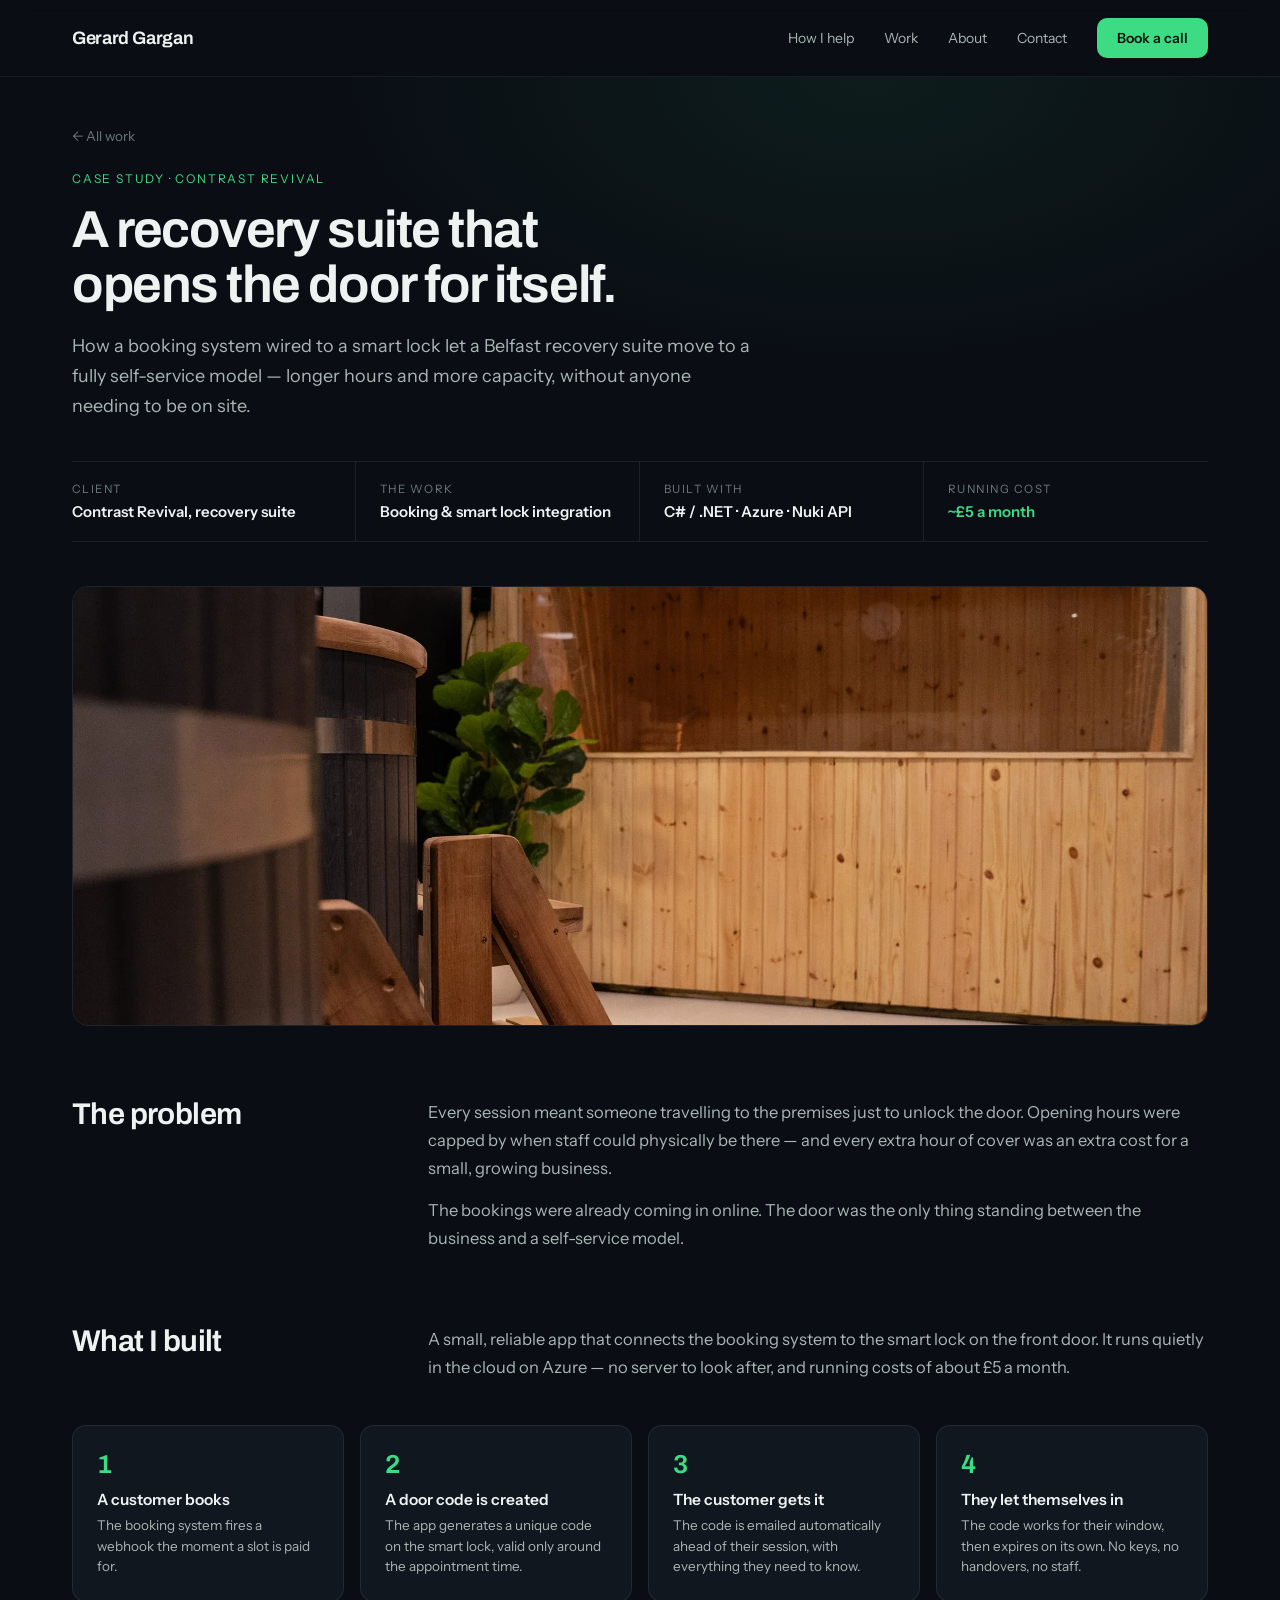
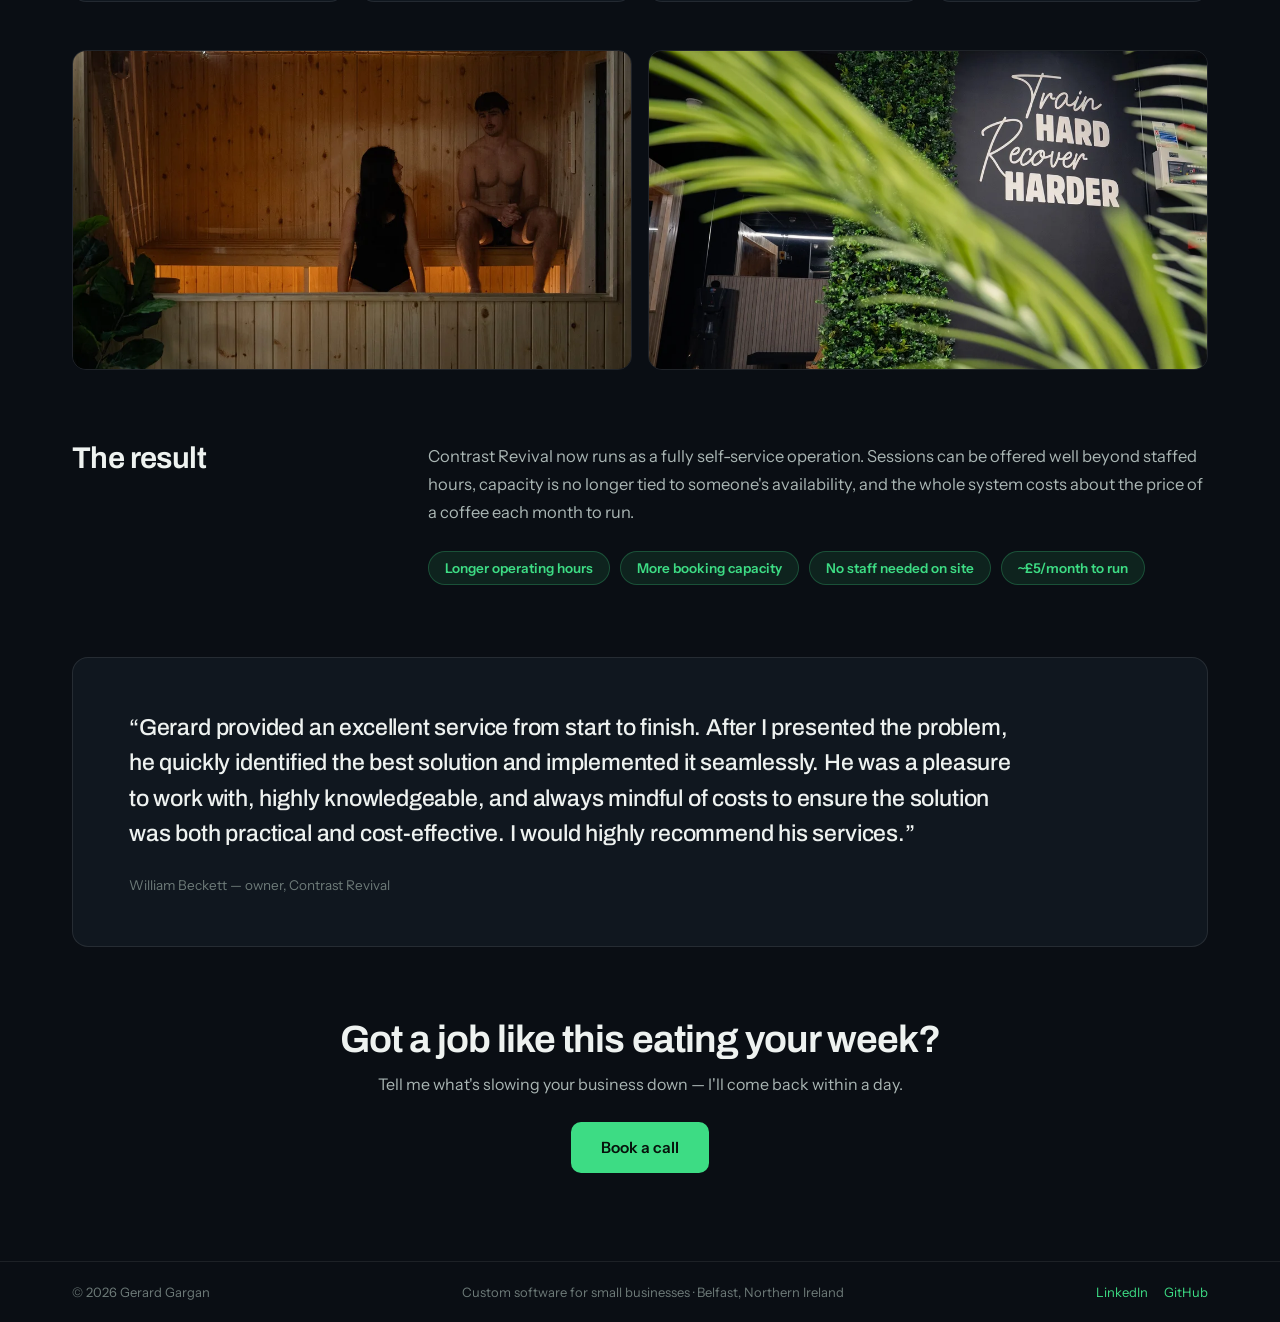
==== commit b3e58354: "remove free text" ====
--- a/projects/contrast-revival.html
+++ b/projects/contrast-revival.html
@@ -53,7 +53,7 @@
           <a href="../index.html#work">Work</a>
           <a href="../index.html#about">About</a>
           <a href="../index.html#contact">Contact</a>
-          <a href="../index.html#contact" class="btn btn-nav">Book a free call</a>
+          <a href="../index.html#contact" class="btn btn-nav">Book a call</a>
         </div>
         <div class="nav-actions">
           <a href="../index.html#contact" class="nav-cta-mobile">Book a call</a>
@@ -230,7 +230,7 @@
           within a day.
         </p>
         <a href="../index.html#contact" class="btn btn-primary"
-          >Book a free call</a
+          >Book a call</a
         >
       </section>
     </div>
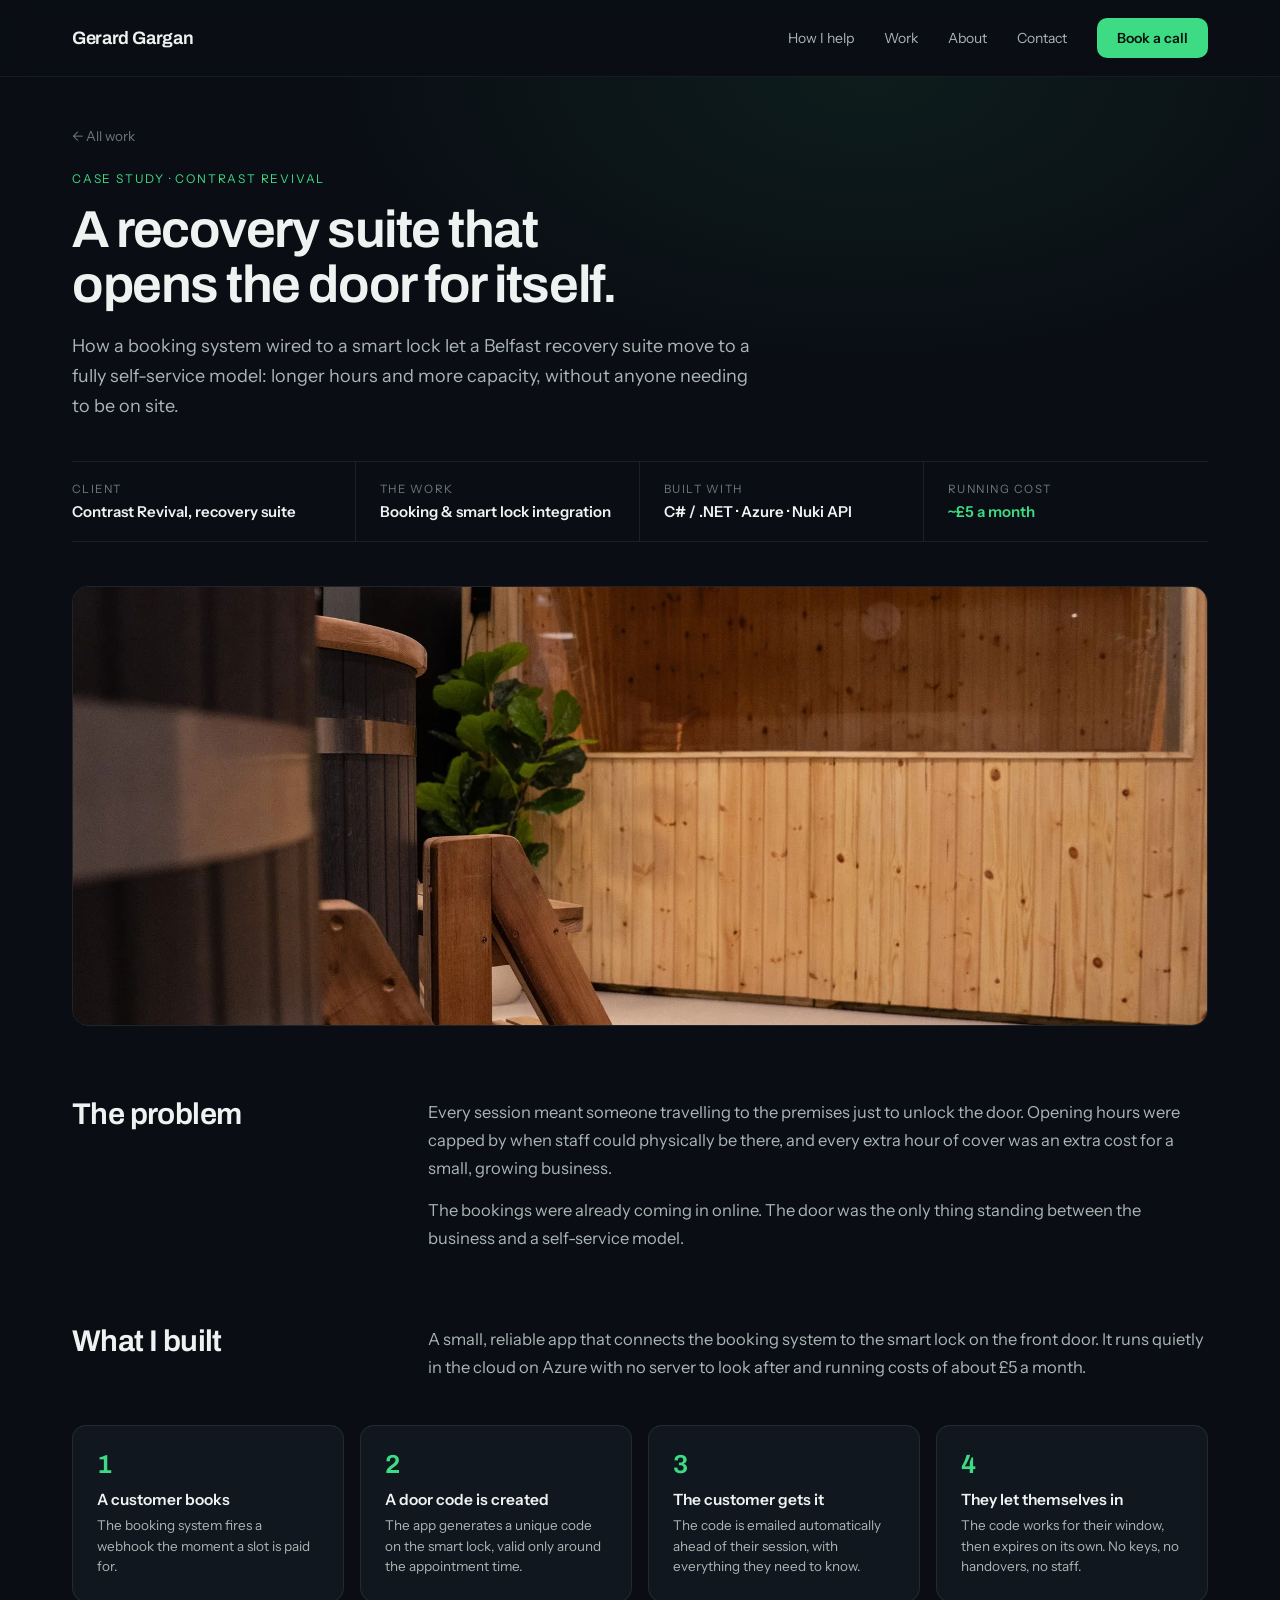
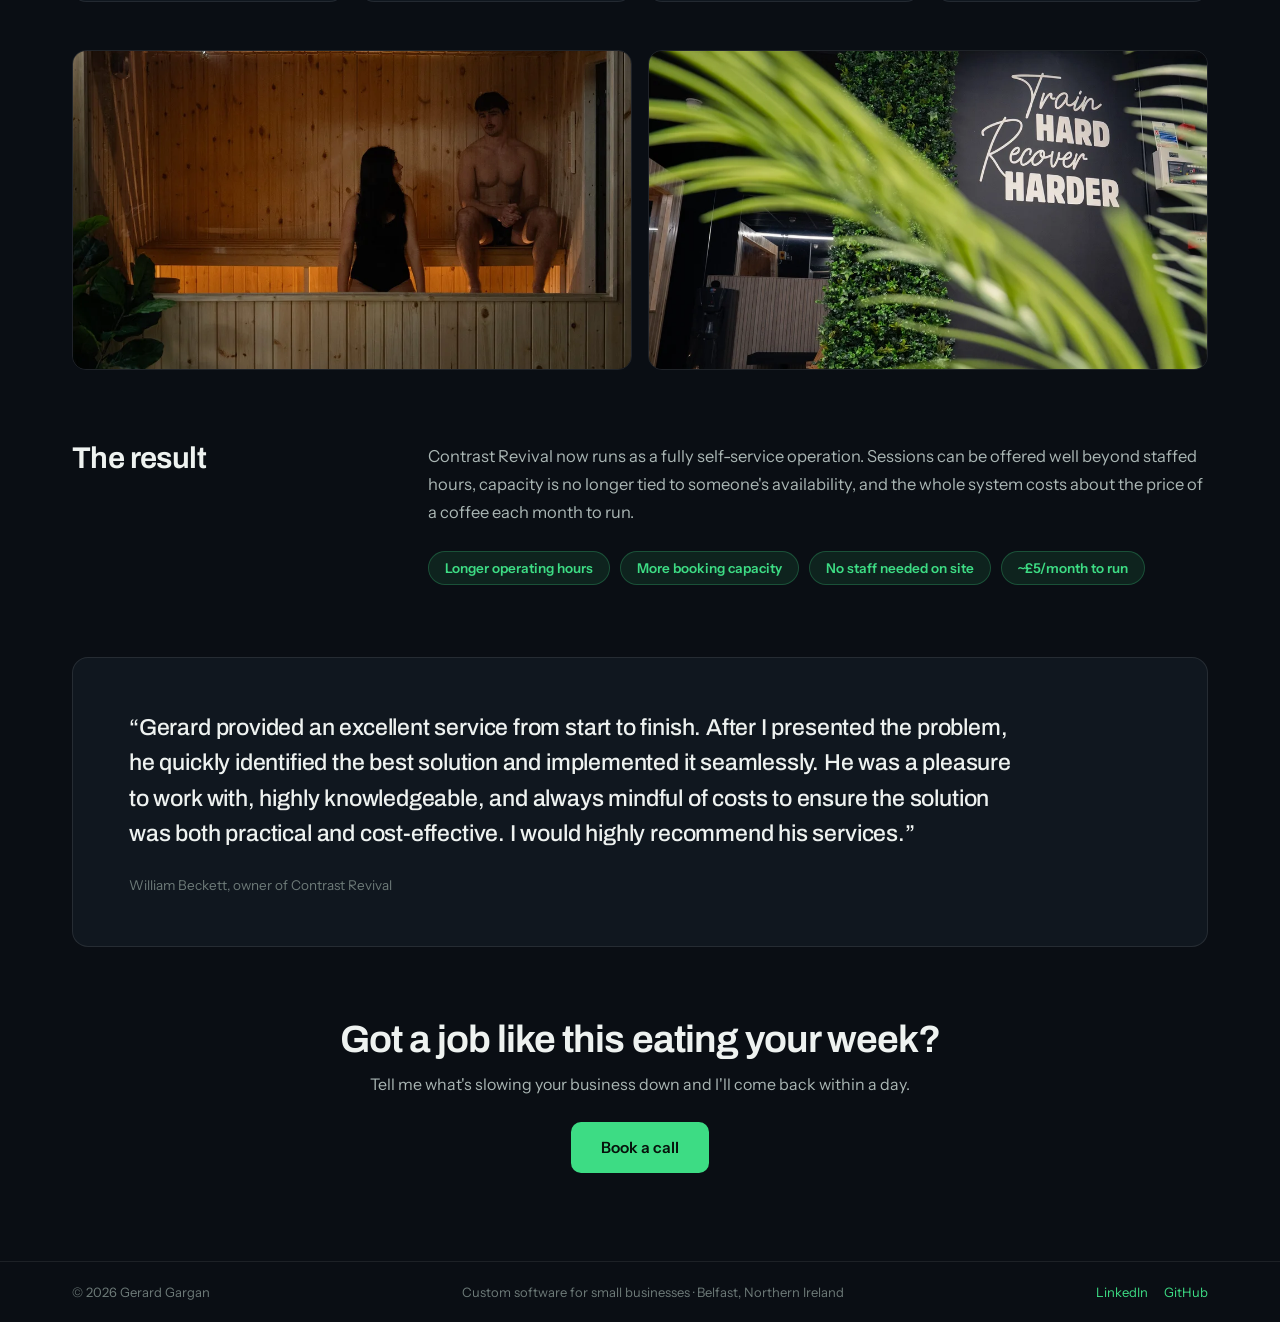
==== commit 4f701718: "tidy up" ====
--- a/projects/contrast-revival.html
+++ b/projects/contrast-revival.html
@@ -6,7 +6,7 @@
     <title>Contrast Revival Case Study | Gerard Gargan</title>
     <meta
       name="description"
-      content="How a booking system wired to a smart lock let a Belfast recovery suite move to a fully self-service model — for about £5 a month."
+      content="How a booking system wired to a smart lock let a Belfast recovery suite move to a fully self-service model, all for about £5 a month."
     />
     <meta
       property="og:title"
@@ -14,7 +14,7 @@
     />
     <meta
       property="og:description"
-      content="How a booking system wired to a smart lock let a Belfast recovery suite move to a fully self-service model — for about £5 a month."
+      content="How a booking system wired to a smart lock let a Belfast recovery suite move to a fully self-service model, all for about £5 a month."
     />
     <meta name="theme-color" content="#0a0e14" />
     <link rel="icon" type="image/png" sizes="32x32" href="../images/favicon-32.png" />
@@ -86,8 +86,8 @@
           <h1>A recovery suite that opens the door for itself.</h1>
           <p class="cs-lead">
             How a booking system wired to a smart lock let a Belfast recovery
-            suite move to a fully self-service model &mdash; longer hours and
-            more capacity, without anyone needing to be on site.
+            suite move to a fully self-service model: longer hours and more
+            capacity, without anyone needing to be on site.
           </p>
         </header>
       </div>
@@ -127,7 +127,7 @@
           <p>
             Every session meant someone travelling to the premises just to
             unlock the door. Opening hours were capped by when staff could
-            physically be there &mdash; and every extra hour of cover was an
+            physically be there, and every extra hour of cover was an
             extra cost for a small, growing business.
           </p>
           <p>
@@ -143,7 +143,7 @@
           <p>
             A small, reliable app that connects the booking system to the smart
             lock on the front door. It runs quietly in the cloud on Azure
-            &mdash; no server to look after, and running costs of about
+            with no server to look after and running costs of about
             &pound;5 a month.
           </p>
         </div>
@@ -189,7 +189,7 @@
         />
         <img
           src="../images/contrast-revival-interior.webp"
-          alt="Train hard, recover harder — inside Contrast Revival"
+          alt="Train hard, recover harder: inside Contrast Revival"
         />
       </div>
 
@@ -220,14 +220,14 @@
           both practical and cost-effective. I would highly recommend his
           services.&rdquo;
         </blockquote>
-        <cite>William Beckett &mdash; owner, Contrast Revival</cite>
+        <cite>William Beckett, owner of Contrast Revival</cite>
       </section>
 
       <section class="cs-cta">
         <h2>Got a job like this eating your week?</h2>
         <p>
-          Tell me what's slowing your business down &mdash; I'll come back
-          within a day.
+          Tell me what's slowing your business down and I'll come back within
+          a day.
         </p>
         <a href="../index.html#contact" class="btn btn-primary"
           >Book a call</a
